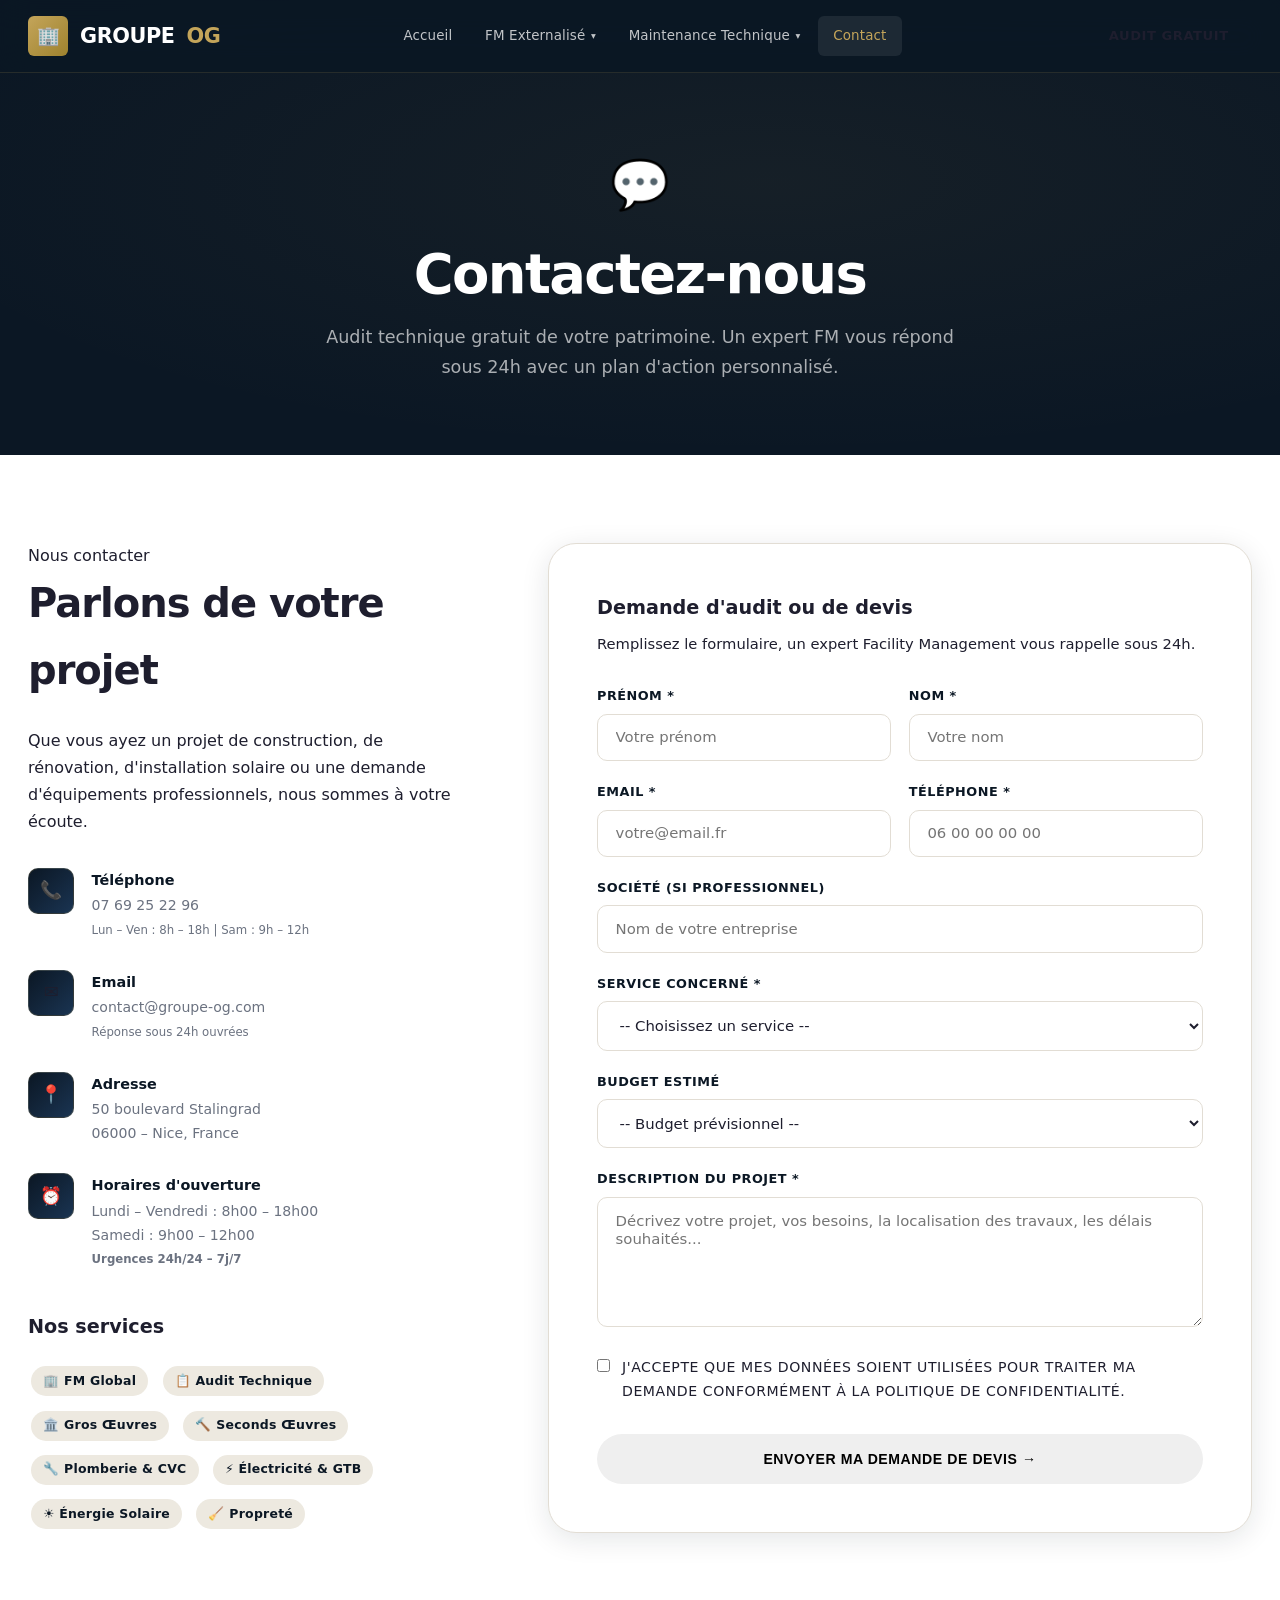
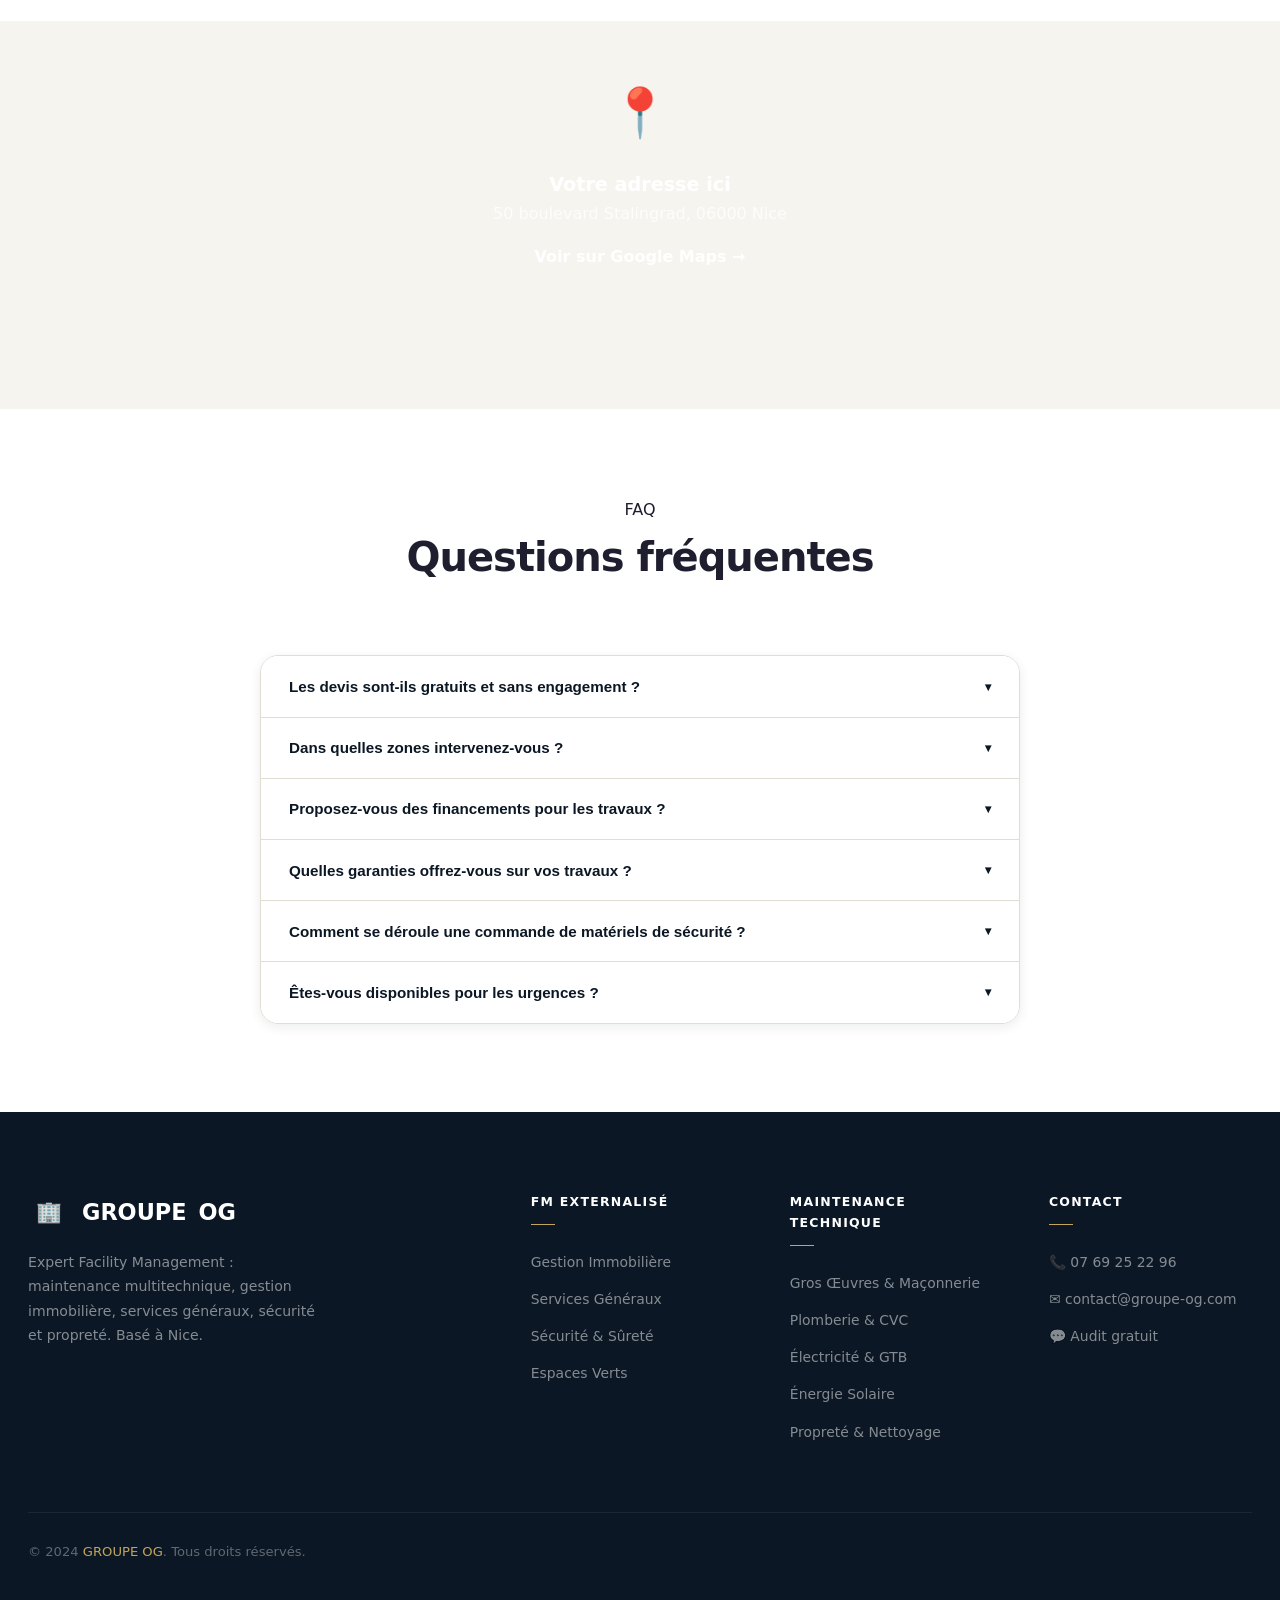
==== contact.html @ 207b04fb "Initial commit — site web Groupe OG Co-Authored-By: Claude Sonnet 4.6 <noreply@anthropic.com>" ====
<!DOCTYPE html>
<html lang="fr">
<head>
  <meta charset="UTF-8">
  <meta name="viewport" content="width=device-width, initial-scale=1.0">
  <title>Contact – Devis Gratuit – GROUPE OG</title>
  <meta name="description" content="Contactez GROUPE OG pour un audit gratuit. Facility management, maintenance multitechnique, CVC, électricité, énergie solaire, propreté.">
  <link rel="stylesheet" href="style.css">
</head>
<body>
<script src="nav.js"></script>

<section class="page-hero">
  <div class="page-hero-content">
    <div class="page-hero-icon">💬</div>
    <h1>Contactez-nous</h1>
    <p>Audit technique gratuit de votre patrimoine. Un expert FM vous répond sous 24h avec un plan d'action personnalisé.</p>
  </div>
</section>

<!-- CONTACT SECTION -->
<section class="section">
  <div class="container">
    <div class="contact-grid">

      <!-- INFOS -->
      <div>
        <div class="section-tag">Nous contacter</div>
        <h2 style="margin-bottom:1.5rem;">Parlons de votre projet</h2>
        <p style="color:var(--gray);margin-bottom:2rem;">Que vous ayez un projet de construction, de rénovation, d'installation solaire ou une demande d'équipements professionnels, nous sommes à votre écoute.</p>

        <div class="contact-item">
          <div class="contact-icon">📞</div>
          <div class="contact-item-text">
            <h4>Téléphone</h4>
            <p>07 69 25 22 96<br><small style="color:var(--gray);">Lun – Ven : 8h – 18h | Sam : 9h – 12h</small></p>
          </div>
        </div>
        <div class="contact-item">
          <div class="contact-icon">✉️</div>
          <div class="contact-item-text">
            <h4>Email</h4>
            <p>contact@groupe-og.com<br><small style="color:var(--gray);">Réponse sous 24h ouvrées</small></p>
          </div>
        </div>
        <div class="contact-item">
          <div class="contact-icon">📍</div>
          <div class="contact-item-text">
            <h4>Adresse</h4>
            <p>50 boulevard Stalingrad<br>06000 – Nice, France</p>
          </div>
        </div>
        <div class="contact-item">
          <div class="contact-icon">⏰</div>
          <div class="contact-item-text">
            <h4>Horaires d'ouverture</h4>
            <p>Lundi – Vendredi : 8h00 – 18h00<br>Samedi : 9h00 – 12h00<br><small style="color:var(--accent);font-weight:600;">Urgences 24h/24 – 7j/7</small></p>
          </div>
        </div>

        <div style="margin-top:2.5rem;">
          <h3 style="margin-bottom:1.25rem;color:var(--primary);">Nos services</h3>
          <div style="display:flex;flex-wrap:wrap;gap:.5rem;">
            <span class="tag tag-accent">🏢 FM Global</span>
            <span class="tag tag-accent">📋 Audit Technique</span>
            <span class="tag">🏛️ Gros Œuvres</span>
            <span class="tag">🔨 Seconds Œuvres</span>
            <span class="tag">🔧 Plomberie & CVC</span>
            <span class="tag">⚡ Électricité & GTB</span>
            <span class="tag">☀️ Énergie Solaire</span>
            <span class="tag">🧹 Propreté</span>
          </div>
        </div>
      </div>

      <!-- FORM -->
      <div class="form-card">
        <h3 style="color:var(--primary);margin-bottom:.5rem;">Demande d'audit ou de devis</h3>
        <p style="color:var(--gray);font-size:.92rem;margin-bottom:1.75rem;">Remplissez le formulaire, un expert Facility Management vous rappelle sous 24h.</p>
        <form id="contact-form" novalidate>
          <div class="form-row">
            <div class="form-group">
              <label for="prenom">Prénom *</label>
              <input type="text" id="prenom" name="prenom" placeholder="Votre prénom" required>
            </div>
            <div class="form-group">
              <label for="nom">Nom *</label>
              <input type="text" id="nom" name="nom" placeholder="Votre nom" required>
            </div>
          </div>
          <div class="form-row">
            <div class="form-group">
              <label for="email">Email *</label>
              <input type="email" id="email" name="email" placeholder="votre@email.fr" required>
            </div>
            <div class="form-group">
              <label for="telephone">Téléphone *</label>
              <input type="tel" id="telephone" name="telephone" placeholder="06 00 00 00 00" required>
            </div>
          </div>
          <div class="form-group">
            <label for="societe">Société (si professionnel)</label>
            <input type="text" id="societe" name="societe" placeholder="Nom de votre entreprise">
          </div>
          <div class="form-group">
            <label for="service">Service concerné *</label>
            <select id="service" name="service" required>
              <option value="">-- Choisissez un service --</option>
              <optgroup label="🏢 FM Externalisé">
                <option value="fm-global">Facility Management Global (multi-sites)</option>
                <option value="fm-audit">Audit Technique de Patrimoine</option>
                <option value="immobilier">Gestion Immobilière & Asset Management</option>
                <option value="services-generaux">Services Généraux (accueil, courrier, helpdesk...)</option>
                <option value="securite-surete">Sécurité & Sûreté (gardiennage, contrôle accès...)</option>
                <option value="espaces-verts">Espaces Verts & Développement Durable</option>
              </optgroup>
              <optgroup label="🔧 Maintenance Technique">
                <option value="fm-maintenance">Contrat Maintenance Multitechnique</option>
                <option value="gros-oeuvres">Gros Œuvres & Maçonnerie</option>
                <option value="seconds-oeuvres">Seconds Œuvres & Finitions</option>
                <option value="plomberie-cvc">Plomberie & CVC</option>
                <option value="electricite-gtb">Électricité & GTB</option>
                <option value="photovoltaique">Énergie Solaire Photovoltaïque</option>
                <option value="nettoyage">Propreté & Nettoyage</option>
              </optgroup>
              <option value="autre">Autre / Plusieurs services</option>
            </select>
          </div>
          <div class="form-group">
            <label for="budget">Budget estimé</label>
            <select id="budget" name="budget">
              <option value="">-- Budget prévisionnel --</option>
              <option value="moins-5k">Moins de 5 000 €</option>
              <option value="5k-15k">5 000 € – 15 000 €</option>
              <option value="15k-50k">15 000 € – 50 000 €</option>
              <option value="50k-100k">50 000 € – 100 000 €</option>
              <option value="plus-100k">Plus de 100 000 €</option>
              <option value="non-defini">Non défini</option>
            </select>
          </div>
          <div class="form-group">
            <label for="message">Description du projet *</label>
            <textarea id="message" name="message" placeholder="Décrivez votre projet, vos besoins, la localisation des travaux, les délais souhaités..." required></textarea>
          </div>
          <div class="form-group" style="display:flex;align-items:flex-start;gap:.75rem;margin-bottom:1.5rem;">
            <input type="checkbox" id="rgpd" name="rgpd" required style="margin-top:3px;width:auto;accent-color:var(--accent);">
            <label for="rgpd" style="font-size:.88rem;color:var(--gray);font-weight:400;cursor:pointer;">
              J'accepte que mes données soient utilisées pour traiter ma demande conformément à la <a href="#" style="color:var(--accent);">politique de confidentialité</a>.
            </label>
          </div>
          <button type="submit" class="btn btn-primary" style="width:100%;justify-content:center;padding:1rem;">
            Envoyer ma demande de devis →
          </button>
        </form>
      </div>

    </div>
  </div>
</section>

<!-- MAP PLACEHOLDER -->
<section class="section section-light" style="padding-top:0;">
  <div class="container">
    <div style="background:linear-gradient(135deg,var(--primary),var(--primary-light));border-radius:16px;height:300px;display:flex;align-items:center;justify-content:center;color:white;text-align:center;">
      <div>
        <div style="font-size:3rem;margin-bottom:1rem;">📍</div>
        <h3>Votre adresse ici</h3>
        <p style="color:rgba(255,255,255,.8);">50 boulevard Stalingrad, 06000 Nice</p>
        <a href="#" style="color:var(--accent);font-weight:600;margin-top:.5rem;display:block;">Voir sur Google Maps →</a>
      </div>
    </div>
  </div>
</section>

<!-- FAQ -->
<section class="section">
  <div class="container">
    <div class="section-header">
      <div class="section-tag">FAQ</div>
      <h2>Questions fréquentes</h2>
    </div>
    <div style="max-width:760px;margin:0 auto;">
      <div class="accordion">
        <div class="accordion-item">
          <button class="accordion-header">Les devis sont-ils gratuits et sans engagement ? <span class="accordion-icon">▾</span></button>
          <div class="accordion-body">Oui, tous nos devis sont entièrement gratuits et sans engagement. Nous effectuons une visite sur site pour évaluer vos besoins et vous remettons une proposition détaillée sous 48 à 72h.</div>
        </div>
        <div class="accordion-item">
          <button class="accordion-header">Dans quelles zones intervenez-vous ? <span class="accordion-icon">▾</span></button>
          <div class="accordion-body">GROUPE OG intervient sur l'ensemble du territoire national. Pour les urgences, nous couvrons principalement la région Île-de-France et les grandes agglomérations. Contactez-nous pour vérifier la disponibilité dans votre secteur.</div>
        </div>
        <div class="accordion-item">
          <button class="accordion-header">Proposez-vous des financements pour les travaux ? <span class="accordion-icon">▾</span></button>
          <div class="accordion-body">Oui, nous travaillons avec des partenaires financiers pour vous proposer des solutions de financement adaptées à votre budget. Nous vous accompagnons également dans les démarches pour obtenir les aides de l'État (MaPrimeRénov', CEE, etc.).</div>
        </div>
        <div class="accordion-item">
          <button class="accordion-header">Quelles garanties offrez-vous sur vos travaux ? <span class="accordion-icon">▾</span></button>
          <div class="accordion-body">Tous nos travaux bénéficient de la garantie légale : garantie de parfait achèvement (1 an), garantie biennale (2 ans) et garantie décennale (10 ans) pour les travaux de gros œuvres et de structure. Nous sommes assurés en responsabilité civile professionnelle et décennale.</div>
        </div>
        <div class="accordion-item">
          <button class="accordion-header">Comment se déroule une commande de matériels de sécurité ? <span class="accordion-icon">▾</span></button>
          <div class="accordion-body">Pour les commandes B2B, contactez notre service commercial par téléphone ou email. Nous vous adressons un catalogue et un devis sous 24h. Les commandes sont expédiées sous 24 à 72h selon disponibilité, avec livraison sur site ou en entrepôt.</div>
        </div>
        <div class="accordion-item">
          <button class="accordion-header">Êtes-vous disponibles pour les urgences ? <span class="accordion-icon">▾</span></button>
          <div class="accordion-body">Oui, notre service dépannage plomberie et chauffage est disponible 24h/24 et 7j/7, y compris les jours fériés. Appelez directement notre numéro d'urgence pour une intervention rapide.</div>
        </div>
      </div>
    </div>
  </div>
</section>

<footer>
  <div class="footer-grid">
    <div class="footer-brand">
      <div style="display:flex;align-items:center;gap:.75rem;color:white;font-weight:800;font-size:1.4rem;margin-bottom:.5rem;">
        <div style="width:42px;height:42px;background:var(--accent);border-radius:10px;display:flex;align-items:center;justify-content:center;font-size:1.3rem;">🏢</div>
        GROUPE<span style="color:var(--accent)">OG</span>
      </div>
      <p>Expert Facility Management : maintenance multitechnique, gestion immobilière, services généraux, sécurité et propreté. Basé à Nice.</p>
    </div>
    <div class="footer-col">
      <h4>FM Externalisé</h4>
      <ul>
        <li><a href="immobilier.html">Gestion Immobilière</a></li>
        <li><a href="services-generaux.html">Services Généraux</a></li>
        <li><a href="securite-surete.html">Sécurité &amp; Sûreté</a></li>
        <li><a href="espaces-verts.html">Espaces Verts</a></li>
      </ul>
    </div>
    <div class="footer-col">
      <h4>Maintenance Technique</h4>
      <ul>
        <li><a href="gros-oeuvres.html">Gros Œuvres &amp; Maçonnerie</a></li>
        <li><a href="plomberie-chauffage.html">Plomberie &amp; CVC</a></li>
        <li><a href="electricite.html">Électricité &amp; GTB</a></li>
        <li><a href="photovoltaique.html">Énergie Solaire</a></li>
        <li><a href="nettoyage.html">Propreté &amp; Nettoyage</a></li>
      </ul>
    </div>
    <div class="footer-col">
      <h4>Contact</h4>
      <ul>
        <li><a href="tel:+33769252296">📞 07 69 25 22 96</a></li>
        <li><a href="mailto:contact@groupe-og.com">✉️ contact@groupe-og.com</a></li>
        <li><a href="contact.html">💬 Audit gratuit</a></li>
      </ul>
    </div>
  </div>
  <div class="footer-bottom"><p>© 2024 <span>GROUPE OG</span>. Tous droits réservés.</p></div>
</footer>
<button id="scroll-top">↑</button>
<script src="script.js"></script>
</body>
</html>
---- style.css ----
/* ============================================================
   GROUPE OG – Premium Corporate FM  |  style.css
   ============================================================ */

/* ---- RESET ---- */
*, *::before, *::after { box-sizing: border-box; margin: 0; padding: 0; }

/* ---- TOKENS ---- */
:root {
  --navy:        #0b1724;
  --navy-mid:    #112238;
  --navy-light:  #1a3452;
  --gold:        #c4a55a;
  --gold-light:  #e0c278;
  --gold-dark:   #9e822e;
  --white:       #ffffff;
  --off-white:   #f6f4ef;
  --stone:       #ede9e0;
  --text:        #1e1e2e;
  --muted:       #6b7280;
  --border:      #e2ddd4;
  --radius-sm:   6px;
  --radius:      10px;
  --radius-lg:   18px;
  --radius-xl:   28px;
  --shadow-xs:   0 1px 4px rgba(11,23,36,.06);
  --shadow-sm:   0 3px 12px rgba(11,23,36,.08);
  --shadow:      0 6px 28px rgba(11,23,36,.11);
  --shadow-lg:   0 16px 56px rgba(11,23,36,.16);
  --shadow-gold: 0 8px 32px rgba(196,165,90,.28);
  --transition:  .28s cubic-bezier(.4,0,.2,1);
}

/* ---- BASE ---- */
html { scroll-behavior: smooth; font-size: 16px; }
body {
  font-family: 'Segoe UI', system-ui, -apple-system, 'Helvetica Neue', sans-serif;
  color: var(--text); background: var(--white); line-height: 1.68;
  -webkit-font-smoothing: antialiased;
}
a { text-decoration: none; color: inherit; }
ul { list-style: none; }
img { max-width: 100%; display: block; }

/* ---- TYPOGRAPHY ---- */
h1 { font-size: clamp(2.1rem,5vw,3.4rem); font-weight: 800; line-height: 1.12; letter-spacing: -.03em; }
h2 { font-size: clamp(1.65rem,3.2vw,2.5rem); font-weight: 700; letter-spacing: -.025em; }
h3 { font-size: 1.2rem; font-weight: 600; }
h4 { font-size: 1rem; font-weight: 600; }
p  { margin-bottom: 1rem; }
.eyebrow {
  display: inline-flex; align-items: center; gap: .5rem;
  font-size: .73rem; font-weight: 700; letter-spacing: .14em; text-transform: uppercase;
  color: var(--gold); margin-bottom: .85rem;
}
.eyebrow::before, .eyebrow::after {
  content: ''; display: block; width: 22px; height: 1px; background: var(--gold); opacity: .6;
}

/* ---- BUTTONS ---- */
.btn {
  display: inline-flex; align-items: center; gap: .5rem;
  padding: .85rem 2rem; border-radius: 50px;
  font-size: .88rem; font-weight: 700; letter-spacing: .04em; text-transform: uppercase;
  cursor: pointer; border: 1.5px solid transparent; transition: all var(--transition);
}
.btn-gold {
  background: var(--gold); color: var(--navy); border-color: var(--gold);
}
.btn-gold:hover {
  background: var(--gold-light); border-color: var(--gold-light);
  transform: translateY(-2px); box-shadow: var(--shadow-gold);
}
.btn-outline-white {
  background: transparent; color: var(--white); border-color: rgba(255,255,255,.45);
}
.btn-outline-white:hover {
  background: rgba(255,255,255,.1); border-color: var(--white);
  transform: translateY(-2px);
}
.btn-navy {
  background: var(--navy); color: var(--white); border-color: var(--navy);
}
.btn-navy:hover {
  background: var(--navy-mid); transform: translateY(-2px); box-shadow: var(--shadow);
}
.btn-outline-gold {
  background: transparent; color: var(--gold); border-color: var(--gold);
}
.btn-outline-gold:hover {
  background: var(--gold); color: var(--navy); transform: translateY(-2px);
}

/* ---- NAV ---- */
#navbar {
  position: fixed; top: 0; left: 0; width: 100%; z-index: 1000;
  background: rgba(11,23,36,.96); backdrop-filter: blur(16px) saturate(1.8);
  border-bottom: 1px solid rgba(196,165,90,.15);
  transition: background var(--transition);
}
.nav-container {
  max-width: 1320px; margin: 0 auto;
  display: flex; align-items: center; justify-content: space-between;
  padding: 0 1.75rem; height: 72px;
}
.nav-logo {
  display: flex; align-items: center; gap: .75rem;
  color: var(--white); font-weight: 900; font-size: 1.3rem; letter-spacing: -.02em;
}
.nav-logo span { color: var(--gold); }
.nav-logo .logo-icon {
  width: 40px; height: 40px; background: linear-gradient(135deg,var(--gold),var(--gold-dark));
  border-radius: var(--radius-sm); display: flex; align-items: center; justify-content: center;
  font-size: 1.15rem; flex-shrink: 0;
}
.nav-menu { display: flex; align-items: center; gap: .15rem; }
.nav-item { position: relative; }
.nav-link {
  display: flex; align-items: center; gap: .35rem;
  padding: .55rem .95rem; border-radius: var(--radius-sm);
  color: rgba(255,255,255,.75); font-size: .84rem; font-weight: 500; letter-spacing: .01em;
  transition: all var(--transition);
}
.nav-link:hover, .nav-link.active { color: var(--white); background: rgba(255,255,255,.08); }
.nav-link.active { color: var(--gold); }
.nav-link .arrow { font-size: .6rem; transition: transform var(--transition); }
.nav-item:hover .arrow { transform: rotate(180deg); }

/* Dropdown */
.dropdown {
  position: absolute; top: calc(100% + 10px); left: 50%; transform: translateX(-50%);
  background: var(--navy); border: 1px solid rgba(196,165,90,.2);
  border-radius: var(--radius); box-shadow: var(--shadow-lg);
  min-width: 270px; padding: .5rem 0;
  opacity: 0; visibility: hidden; pointer-events: none;
  transition: all var(--transition);
}
.nav-item:hover .dropdown { opacity: 1; visibility: visible; pointer-events: all; }
.dropdown a {
  display: flex; align-items: center; gap: .85rem;
  padding: .78rem 1.4rem; font-size: .87rem; color: rgba(255,255,255,.75);
  transition: all var(--transition); border-left: 2px solid transparent;
}
.dropdown a:hover {
  color: var(--gold); background: rgba(196,165,90,.07); border-left-color: var(--gold);
}
.dropdown a .dd-icon { font-size: 1rem; width: 22px; text-align: center; }

.nav-cta { margin-left: 1rem; padding: .55rem 1.4rem; font-size: .82rem; }
.hamburger {
  display: none; flex-direction: column; gap: 5px; cursor: pointer; padding: .5rem;
}
.hamburger span {
  width: 22px; height: 1.5px; background: var(--white); border-radius: 2px;
  transition: all var(--transition);
}
.hamburger.open span:nth-child(1) { transform: rotate(45deg) translate(5px,5px); }
.hamburger.open span:nth-child(2) { opacity: 0; }
.hamburger.open span:nth-child(3) { transform: rotate(-45deg) translate(5px,-5px); }

/* ---- HERO ---- */
.hero {
  min-height: 100vh; display: flex; align-items: center;
  background: var(--navy);
  position: relative; overflow: hidden; padding-top: 72px;
}
.hero-bg-pattern {
  position: absolute; inset: 0; pointer-events: none;
  background:
    radial-gradient(ellipse 80% 60% at 70% 40%, rgba(196,165,90,.07) 0%, transparent 65%),
    radial-gradient(ellipse 50% 50% at 10% 80%, rgba(26,52,82,.6) 0%, transparent 60%);
}
.hero-bg-lines {
  position: absolute; inset: 0; pointer-events: none;
  background-image: linear-gradient(rgba(196,165,90,.04) 1px, transparent 1px),
                    linear-gradient(90deg, rgba(196,165,90,.04) 1px, transparent 1px);
  background-size: 60px 60px;
}
.hero-container {
  max-width: 1320px; margin: 0 auto; padding: 5rem 1.75rem;
  display: grid; grid-template-columns: 1fr 1fr; gap: 5rem; align-items: center;
  position: relative; z-index: 1;
}
.hero-tag {
  display: inline-flex; align-items: center; gap: .6rem;
  background: rgba(196,165,90,.12); border: 1px solid rgba(196,165,90,.3);
  color: var(--gold-light); padding: .4rem 1.1rem; border-radius: 50px;
  font-size: .78rem; font-weight: 700; letter-spacing: .08em; text-transform: uppercase;
  margin-bottom: 1.5rem;
}
.hero-title { color: var(--white); margin-bottom: 1.4rem; }
.hero-title em { font-style: normal; color: var(--gold); }
.hero-desc { color: rgba(255,255,255,.65); font-size: 1.08rem; margin-bottom: 2.25rem; max-width: 520px; line-height: 1.75; }
.hero-btns { display: flex; flex-wrap: wrap; gap: 1rem; margin-bottom: 3rem; }
.hero-divider { width: 48px; height: 1px; background: rgba(196,165,90,.4); margin-bottom: 2rem; }
.hero-stats { display: flex; gap: 2.5rem; flex-wrap: wrap; }
.stat-num { font-size: 2.1rem; font-weight: 800; color: var(--gold); display: block; line-height: 1; letter-spacing: -.03em; }
.stat-label { font-size: .78rem; color: rgba(255,255,255,.5); letter-spacing: .05em; text-transform: uppercase; margin-top: .3rem; display: block; }

/* Hero Visual */
.hero-visual { display: grid; grid-template-columns: 1fr 1fr; gap: .85rem; }
.hero-card {
  background: rgba(255,255,255,.04); border: 1px solid rgba(196,165,90,.12);
  border-radius: var(--radius-lg); padding: 1.5rem; color: var(--white);
  transition: all var(--transition); backdrop-filter: blur(4px);
}
.hero-card:hover { background: rgba(196,165,90,.08); border-color: rgba(196,165,90,.3); transform: translateY(-3px); }
.hero-card:first-child { grid-column: span 2; display: flex; align-items: center; gap: 1rem; }
.hero-card .card-icon { font-size: 1.8rem; flex-shrink: 0; }
.hero-card h4 { font-size: .9rem; color: var(--gold-light); margin-bottom: .25rem; }
.hero-card p { font-size: .82rem; color: rgba(255,255,255,.55); margin: 0; }
.hero-card-body h4 { font-size: .88rem; color: var(--gold-light); margin-bottom: .2rem; }
.hero-card-body p { font-size: .8rem; color: rgba(255,255,255,.5); margin: 0; }

/* ---- PAGE HERO ---- */
.page-hero {
  min-height: 400px; display: flex; align-items: center;
  background: var(--navy); position: relative; overflow: hidden; padding-top: 72px;
}
.page-hero::after {
  content: ''; position: absolute; inset: 0;
  background: radial-gradient(ellipse 70% 60% at 60% 40%, rgba(196,165,90,.06), transparent);
  pointer-events: none;
}
.page-hero-grid {
  position: absolute; inset: 0; pointer-events: none;
  background-image: linear-gradient(rgba(196,165,90,.03) 1px, transparent 1px),
                    linear-gradient(90deg, rgba(196,165,90,.03) 1px, transparent 1px);
  background-size: 60px 60px;
}
.page-hero-content {
  max-width: 1320px; margin: 0 auto; padding: 4.5rem 1.75rem;
  position: relative; z-index: 1; text-align: center; color: var(--white);
}
.page-hero-icon { font-size: 3rem; margin-bottom: 1.25rem; }
.page-hero h1 { margin-bottom: 1rem; }
.page-hero p { font-size: 1.1rem; color: rgba(255,255,255,.65); max-width: 640px; margin: 0 auto; line-height: 1.75; }
.breadcrumb {
  display: flex; justify-content: center; align-items: center; gap: .5rem;
  margin-bottom: 1.5rem; font-size: .8rem; color: rgba(255,255,255,.45); letter-spacing: .04em;
}
.breadcrumb a { color: var(--gold); }
.breadcrumb span { color: rgba(255,255,255,.2); }

/* ---- LAYOUT ---- */
.section { padding: 5.5rem 1.75rem; }
.section-light { background: var(--off-white); }
.section-stone { background: var(--stone); }
.section-dark { background: var(--navy); color: var(--white); }
.section-navy-mid { background: var(--navy-mid); color: var(--white); }
.container { max-width: 1320px; margin: 0 auto; }
.section-header { text-align: center; margin-bottom: 4rem; }
.section-header h2 { margin-bottom: 1rem; }
.section-header p { color: var(--muted); max-width: 580px; margin: 0 auto; font-size: 1.02rem; }
.section-dark .section-header p,
.section-navy-mid .section-header p { color: rgba(255,255,255,.6); }
.section-dark h2,
.section-navy-mid h2 { color: var(--white); }

/* ---- GRID ---- */
.cards-grid { display: grid; gap: 1.5rem; }
.cards-grid-2 { grid-template-columns: repeat(auto-fit, minmax(320px, 1fr)); }
.cards-grid-3 { grid-template-columns: repeat(auto-fit, minmax(290px, 1fr)); }
.cards-grid-4 { grid-template-columns: repeat(auto-fit, minmax(230px, 1fr)); }

/* ---- SERVICE CARD ---- */
.service-card {
  background: var(--white); border-radius: var(--radius-lg); overflow: hidden;
  box-shadow: var(--shadow-xs); border: 1px solid var(--border);
  transition: all var(--transition);
}
.service-card:hover {
  transform: translateY(-6px); box-shadow: var(--shadow-lg);
  border-color: var(--gold);
}
.service-card-img {
  height: 190px; background: var(--navy);
  display: flex; align-items: center; justify-content: center;
  font-size: 3.5rem; position: relative; overflow: hidden;
}
.service-card-img::after {
  content: ''; position: absolute; inset: 0;
  background: linear-gradient(to bottom, transparent 40%, rgba(0,0,0,.25));
}
.service-card-body { padding: 1.6rem; }
.service-card-body h3 { margin-bottom: .65rem; color: var(--navy); font-size: 1.05rem; }
.service-card-body p { color: var(--muted); font-size: .9rem; margin-bottom: 1.25rem; line-height: 1.65; }
.service-card-link {
  color: var(--gold-dark); font-weight: 700; font-size: .84rem;
  display: inline-flex; align-items: center; gap: .4rem;
  letter-spacing: .03em; text-transform: uppercase; transition: gap var(--transition);
}
.service-card:hover .service-card-link { gap: .8rem; }

/* ---- FEATURE CARD ---- */
.feature-card {
  background: var(--white); border-radius: var(--radius-lg); padding: 2.25rem;
  box-shadow: var(--shadow-xs); border: 1px solid var(--border);
  transition: all var(--transition);
}
.feature-card:hover { transform: translateY(-4px); box-shadow: var(--shadow); }
.feature-icon {
  width: 56px; height: 56px; border-radius: var(--radius);
  background: linear-gradient(135deg,var(--gold),var(--gold-dark));
  display: flex; align-items: center; justify-content: center;
  font-size: 1.5rem; margin-bottom: 1.35rem; box-shadow: var(--shadow-gold);
}
.feature-card h3 { margin-bottom: .6rem; color: var(--navy); }
.feature-card p { color: var(--muted); font-size: .9rem; margin: 0; line-height: 1.65; }

/* Dark feature card */
.feature-card-dark {
  background: rgba(255,255,255,.04); border: 1px solid rgba(196,165,90,.15);
  border-radius: var(--radius-lg); padding: 2.25rem; transition: all var(--transition);
}
.feature-card-dark:hover { background: rgba(196,165,90,.06); border-color: rgba(196,165,90,.3); transform: translateY(-3px); }
.feature-card-dark h3 { color: var(--white); margin-bottom: .6rem; }
.feature-card-dark p { color: rgba(255,255,255,.58); font-size: .9rem; margin: 0; line-height: 1.65; }
.feature-card-dark .feature-icon { background: linear-gradient(135deg,rgba(196,165,90,.25),rgba(196,165,90,.1)); box-shadow: none; }

/* ---- INFO CARD (dark bg) ---- */
.info-card {
  background: rgba(255,255,255,.04); border-radius: var(--radius-lg); padding: 2rem;
  border: 1px solid rgba(196,165,90,.15); transition: all var(--transition);
}
.info-card:hover { background: rgba(196,165,90,.06); border-color: rgba(196,165,90,.3); }
.info-card .info-icon { font-size: 2.2rem; margin-bottom: 1rem; }
.info-card h3 { color: var(--white); margin-bottom: .5rem; font-size: 1.05rem; }
.info-card p { color: rgba(255,255,255,.6); font-size: .88rem; margin: 0; line-height: 1.65; }

/* ---- STAT CARD ---- */
.stat-card {
  text-align: center; padding: 2.5rem 1.5rem;
  border-right: 1px solid rgba(196,165,90,.15);
}
.stat-card:last-child { border-right: none; }
.stat-card .stat-num { font-size: 2.6rem; font-weight: 900; color: var(--gold); letter-spacing: -.04em; display: block; margin-bottom: .35rem; }
.stat-card .stat-label { font-size: .78rem; color: rgba(255,255,255,.5); letter-spacing: .07em; text-transform: uppercase; }
.stat-card .stat-sub { font-size: .82rem; color: rgba(255,255,255,.38); margin-top: .25rem; }

/* ---- TWO COL ---- */
.two-col { display: grid; grid-template-columns: 1fr 1fr; gap: 5rem; align-items: center; }
.two-col.reverse { direction: rtl; }
.two-col.reverse > * { direction: ltr; }
.content-visual {
  border-radius: var(--radius-xl); overflow: hidden;
  background: linear-gradient(135deg,var(--navy),var(--navy-mid));
  min-height: 400px; display: flex; align-items: center; justify-content: center;
  font-size: 7rem; box-shadow: var(--shadow-lg);
  border: 1px solid rgba(196,165,90,.15);
}
.check-list { margin-top: 1.75rem; display: flex; flex-direction: column; gap: .85rem; }
.check-item { display: flex; align-items: flex-start; gap: .85rem; }
.check-item::before {
  content: ''; min-width: 20px; height: 20px; border-radius: 50%;
  background: linear-gradient(135deg,var(--gold),var(--gold-dark));
  background-image: url("data:image/svg+xml,%3Csvg xmlns='http://www.w3.org/2000/svg' viewBox='0 0 20 20' fill='%230b1724'%3E%3Cpath fill-rule='evenodd' d='M16.707 5.293a1 1 0 010 1.414l-8 8a1 1 0 01-1.414 0l-4-4a1 1 0 011.414-1.414L8 12.586l7.293-7.293a1 1 0 011.414 0z' clip-rule='evenodd'/%3E%3C/svg%3E");
  background-size: cover; flex-shrink: 0; margin-top: 2px;
}
.check-item span { color: var(--text); font-size: .93rem; line-height: 1.6; }
.check-item-white span { color: rgba(255,255,255,.8); }

/* ---- PROCESS ---- */
.process-list { display: flex; flex-direction: column; gap: 1.75rem; }
.process-step { display: flex; gap: 1.5rem; align-items: flex-start; }
.step-num {
  min-width: 46px; height: 46px; border-radius: 50%;
  background: linear-gradient(135deg,var(--gold),var(--gold-dark));
  color: var(--navy); display: flex; align-items: center; justify-content: center;
  font-size: 1rem; font-weight: 900; flex-shrink: 0;
}
.step-content h4 { color: var(--navy); margin-bottom: .3rem; }
.step-content p { color: var(--muted); font-size: .9rem; margin: 0; line-height: 1.65; }
.step-content-light h4 { color: var(--white); }
.step-content-light p { color: rgba(255,255,255,.58); }

/* ---- PILLAR CARD (premium differentiator) ---- */
.pillar {
  display: flex; gap: 1.35rem; align-items: flex-start;
  padding: 2rem; background: var(--white); border-radius: var(--radius-lg);
  border: 1px solid var(--border); box-shadow: var(--shadow-xs);
  transition: all var(--transition);
}
.pillar:hover { box-shadow: var(--shadow); border-color: var(--gold); transform: translateY(-3px); }
.pillar-icon {
  min-width: 52px; height: 52px; border-radius: var(--radius);
  background: var(--navy); display: flex; align-items: center; justify-content: center;
  font-size: 1.4rem; flex-shrink: 0;
}
.pillar h3 { color: var(--navy); margin-bottom: .4rem; font-size: 1rem; }
.pillar p { color: var(--muted); font-size: .87rem; margin: 0; line-height: 1.65; }

/* ---- CTA BANNER ---- */
.cta-banner {
  background: linear-gradient(135deg,var(--navy-mid) 0%,var(--navy) 100%);
  border: 1px solid rgba(196,165,90,.25); border-radius: var(--radius-xl);
  padding: 4rem 3.5rem; text-align: center;
  box-shadow: var(--shadow-lg); position: relative; overflow: hidden;
}
.cta-banner::before {
  content: ''; position: absolute; top: -40px; right: -40px;
  width: 280px; height: 280px; border-radius: 50%;
  background: radial-gradient(circle, rgba(196,165,90,.1), transparent 70%);
  pointer-events: none;
}
.cta-banner h2 { color: var(--white); margin-bottom: 1rem; }
.cta-banner p { color: rgba(255,255,255,.65); max-width: 540px; margin: 0 auto 2.25rem; font-size: 1.02rem; line-height: 1.75; }

/* ---- GOLD DIVIDER ---- */
.gold-divider {
  width: 60px; height: 2px;
  background: linear-gradient(90deg,var(--gold),transparent);
  margin: 1.25rem 0;
}
.gold-divider-center { margin-left: auto; margin-right: auto; background: linear-gradient(90deg,transparent,var(--gold),transparent); }

/* ---- TESTIMONIAL ---- */
.testimonial-card {
  background: var(--white); border-radius: var(--radius-lg); padding: 2.25rem;
  box-shadow: var(--shadow-xs); border: 1px solid var(--border);
  transition: all var(--transition);
}
.testimonial-card:hover { box-shadow: var(--shadow); border-color: rgba(196,165,90,.3); }
.testimonial-stars { color: var(--gold); font-size: 1rem; margin-bottom: 1rem; letter-spacing: .1em; }
.testimonial-quote { font-size: .98rem; color: var(--text); line-height: 1.75; margin-bottom: 1.5rem; font-style: italic; }
.testimonial-quote::before { content: '\201C'; color: var(--gold); font-size: 1.6rem; line-height: 0; vertical-align: -0.3em; margin-right: .15rem; }
.testimonial-author { display: flex; align-items: center; gap: .9rem; }
.author-avatar {
  width: 46px; height: 46px; border-radius: 50%;
  background: linear-gradient(135deg,var(--navy),var(--navy-light));
  display: flex; align-items: center; justify-content: center;
  color: var(--gold); font-weight: 700; font-size: .95rem; border: 2px solid rgba(196,165,90,.3);
}
.author-info h4 { font-size: .9rem; color: var(--navy); }
.author-info span { font-size: .8rem; color: var(--muted); }

/* ---- LABEL / CERTIFICATION ---- */
.cert-strip {
  display: flex; flex-wrap: wrap; gap: 1.25rem; align-items: center; justify-content: center;
  padding: 1.75rem 2rem;
  background: rgba(196,165,90,.06); border: 1px solid rgba(196,165,90,.18);
  border-radius: var(--radius-lg);
}
.cert-badge {
  display: flex; align-items: center; gap: .6rem;
  padding: .55rem 1.1rem; background: var(--white); border-radius: 50px;
  border: 1px solid var(--border); font-size: .82rem; font-weight: 700;
  color: var(--navy); box-shadow: var(--shadow-xs); white-space: nowrap;
}
.cert-badge span:first-child { font-size: 1rem; }

/* ---- CONTACT FORM ---- */
.contact-grid { display: grid; grid-template-columns: 1fr 1.6fr; gap: 5rem; align-items: start; }
.contact-item { display: flex; gap: 1.1rem; align-items: flex-start; margin-bottom: 1.75rem; }
.contact-icon {
  min-width: 46px; height: 46px; border-radius: var(--radius);
  background: linear-gradient(135deg,var(--navy),var(--navy-light));
  border: 1px solid rgba(196,165,90,.2);
  display: flex; align-items: center; justify-content: center; font-size: 1.1rem;
}
.contact-item-text h4 { color: var(--navy); font-size: .9rem; margin-bottom: .15rem; }
.contact-item-text p { color: var(--muted); font-size: .88rem; margin: 0; }
.form-card {
  background: var(--white); border-radius: var(--radius-xl); padding: 3rem;
  box-shadow: var(--shadow); border: 1px solid var(--border);
}
.form-row { display: grid; grid-template-columns: 1fr 1fr; gap: 1.1rem; }
.form-group { margin-bottom: 1.25rem; }
.form-group label {
  display: block; font-size: .8rem; font-weight: 700;
  color: var(--navy); margin-bottom: .45rem; letter-spacing: .04em; text-transform: uppercase;
}
.form-group input,
.form-group select,
.form-group textarea {
  width: 100%; padding: .85rem 1.1rem;
  border: 1.5px solid var(--border); border-radius: var(--radius);
  font-size: .93rem; color: var(--text); transition: border-color var(--transition);
  font-family: inherit; background: var(--white);
}
.form-group input:focus,
.form-group select:focus,
.form-group textarea:focus {
  outline: none; border-color: var(--gold);
  box-shadow: 0 0 0 3px rgba(196,165,90,.12);
}
.form-group textarea { resize: vertical; min-height: 130px; }

/* ---- ACCORDION ---- */
.accordion { border-radius: var(--radius-lg); overflow: hidden; box-shadow: var(--shadow-sm); border: 1px solid var(--border); }
.accordion-item { border-bottom: 1px solid var(--border); }
.accordion-item:last-child { border-bottom: none; }
.accordion-header {
  width: 100%; background: var(--white); border: none;
  padding: 1.35rem 1.75rem; text-align: left; cursor: pointer;
  display: flex; justify-content: space-between; align-items: center;
  font-size: .95rem; font-weight: 600; color: var(--navy);
  transition: background var(--transition);
}
.accordion-header:hover { background: var(--off-white); }
.accordion-header.open { background: var(--navy); color: var(--gold); }
.accordion-icon { transition: transform var(--transition); font-size: .75rem; }
.accordion-header.open .accordion-icon { transform: rotate(180deg); }
.accordion-body { display: none; padding: 1.35rem 1.75rem; background: var(--off-white); color: var(--muted); font-size: .93rem; line-height: 1.75; }
.accordion-body.open { display: block; }

/* ---- FOOTER ---- */
footer { background: var(--navy); color: rgba(255,255,255,.65); padding: 5rem 1.75rem 2.5rem; }
.footer-top-line {
  max-width: 1320px; margin: 0 auto 4rem;
  border-bottom: 1px solid rgba(196,165,90,.15); padding-bottom: 3rem;
  display: flex; align-items: center; justify-content: space-between; flex-wrap: wrap; gap: 2rem;
}
.footer-grid {
  max-width: 1320px; margin: 0 auto 3.5rem;
  display: grid; grid-template-columns: 2.2fr 1fr 1fr 1fr; gap: 3.5rem;
}
.footer-brand p { margin: 1rem 0 1.75rem; font-size: .88rem; line-height: 1.75; color: rgba(255,255,255,.5); max-width: 300px; }
.footer-col h4 {
  color: var(--white); font-size: .78rem; letter-spacing: .1em; text-transform: uppercase;
  margin-bottom: 1.5rem; padding-bottom: .75rem; position: relative;
}
.footer-col h4::after { content: ''; position: absolute; bottom: 0; left: 0; width: 24px; height: 1px; background: var(--gold); }
.footer-col ul li { margin-bottom: .65rem; }
.footer-col ul li a { font-size: .87rem; color: rgba(255,255,255,.5); transition: color var(--transition); }
.footer-col ul li a:hover { color: var(--gold); }
.footer-bottom {
  max-width: 1320px; margin: 0 auto;
  border-top: 1px solid rgba(255,255,255,.07); padding-top: 1.75rem;
  display: flex; justify-content: space-between; align-items: center;
  flex-wrap: wrap; gap: 1rem; font-size: .82rem; color: rgba(255,255,255,.35);
}
.footer-bottom span { color: var(--gold); }
.social-links { display: flex; gap: .65rem; }
.social-link {
  width: 36px; height: 36px; border-radius: var(--radius-sm);
  background: rgba(255,255,255,.05); border: 1px solid rgba(255,255,255,.08);
  display: flex; align-items: center; justify-content: center; font-size: .9rem;
  transition: all var(--transition);
}
.social-link:hover { background: var(--gold); border-color: var(--gold); color: var(--navy); }

/* ---- NOTICE ---- */
.notice {
  background: rgba(196,165,90,.08); border: 1px solid rgba(196,165,90,.25);
  border-radius: var(--radius); padding: 1.35rem 1.6rem;
  display: flex; gap: 1rem; align-items: flex-start;
}
.notice-icon { font-size: 1.3rem; flex-shrink: 0; margin-top: 2px; }
.notice-text h4 { color: var(--gold-dark); margin-bottom: .2rem; font-size: .93rem; }
.notice-text p { color: var(--text); font-size: .9rem; margin: 0; }

/* ---- MISC ---- */
.tag {
  display: inline-block; background: var(--stone); color: var(--navy);
  padding: .28rem .75rem; border-radius: 50px; font-size: .78rem; font-weight: 600;
  margin: .2rem; letter-spacing: .02em;
}
.tag-gold { background: rgba(196,165,90,.12); color: var(--gold-dark); }

.back-link {
  display: inline-flex; align-items: center; gap: .5rem;
  color: var(--gold); font-weight: 600; font-size: .88rem;
  margin-bottom: 1.5rem; letter-spacing: .03em; text-transform: uppercase;
  transition: gap var(--transition);
}
.back-link:hover { gap: .9rem; }

#scroll-top {
  position: fixed; bottom: 2rem; right: 2rem;
  width: 46px; height: 46px; border-radius: 50%;
  background: var(--gold); color: var(--navy); border: none;
  font-size: 1.1rem; font-weight: 700; cursor: pointer;
  display: none; align-items: center; justify-content: center;
  box-shadow: var(--shadow-gold); transition: all var(--transition); z-index: 900;
}
#scroll-top.visible { display: flex; }
#scroll-top:hover { transform: translateY(-3px); background: var(--gold-light); }

.responsive-table { overflow-x: auto; border-radius: var(--radius); box-shadow: var(--shadow-sm); }
.responsive-table table { width: 100%; border-collapse: collapse; background: var(--white); }
.responsive-table th { background: var(--navy); color: var(--gold); padding: 1rem 1.25rem; text-align: left; font-size: .82rem; letter-spacing: .06em; text-transform: uppercase; }
.responsive-table td { padding: .9rem 1.25rem; border-bottom: 1px solid var(--border); font-size: .9rem; }
.responsive-table tr:last-child td { border-bottom: none; }
.responsive-table tr:hover td { background: var(--off-white); }

/* ---- RESPONSIVE ---- */
@media (max-width: 1080px) {
  .hero-container { grid-template-columns: 1fr; text-align: center; }
  .hero-desc { margin-left: auto; margin-right: auto; }
  .hero-btns { justify-content: center; }
  .hero-stats { justify-content: center; }
  .hero-divider { margin-left: auto; margin-right: auto; }
  .hero-visual { grid-template-columns: repeat(3,1fr); }
  .hero-card:first-child { grid-column: span 3; }
  .two-col { grid-template-columns: 1fr; gap: 3rem; }
  .two-col.reverse { direction: ltr; }
  .contact-grid { grid-template-columns: 1fr; }
  .footer-grid { grid-template-columns: 1fr 1fr; }
}
@media (max-width: 768px) {
  .nav-menu {
    display: none; position: fixed; top: 72px; left: 0; right: 0; bottom: 0;
    background: var(--navy); flex-direction: column; align-items: flex-start;
    padding: 1.5rem; gap: .2rem; overflow-y: auto;
  }
  .nav-menu.open { display: flex; }
  .dropdown {
    position: static; transform: none; opacity: 1; visibility: visible;
    pointer-events: all; box-shadow: none;
    background: rgba(255,255,255,.04); min-width: unset; padding: 0;
    border: none;
  }
  .dropdown a { padding: .6rem 1rem .6rem 2.5rem; }
  .nav-cta { display: none; }
  .hamburger { display: flex; }
  .hero-visual { grid-template-columns: 1fr 1fr; }
  .hero-card:first-child { grid-column: span 2; }
  .form-row { grid-template-columns: 1fr; }
  .footer-grid { grid-template-columns: 1fr; }
  .section { padding: 4rem 1.25rem; }
  .cta-banner { padding: 3rem 1.75rem; }
  .stat-card { border-right: none; border-bottom: 1px solid rgba(196,165,90,.15); }
  .stat-card:last-child { border-bottom: none; }
}
@media (max-width: 480px) {
  .hero-visual { grid-template-columns: 1fr; }
  .hero-card:first-child { grid-column: span 1; }
}
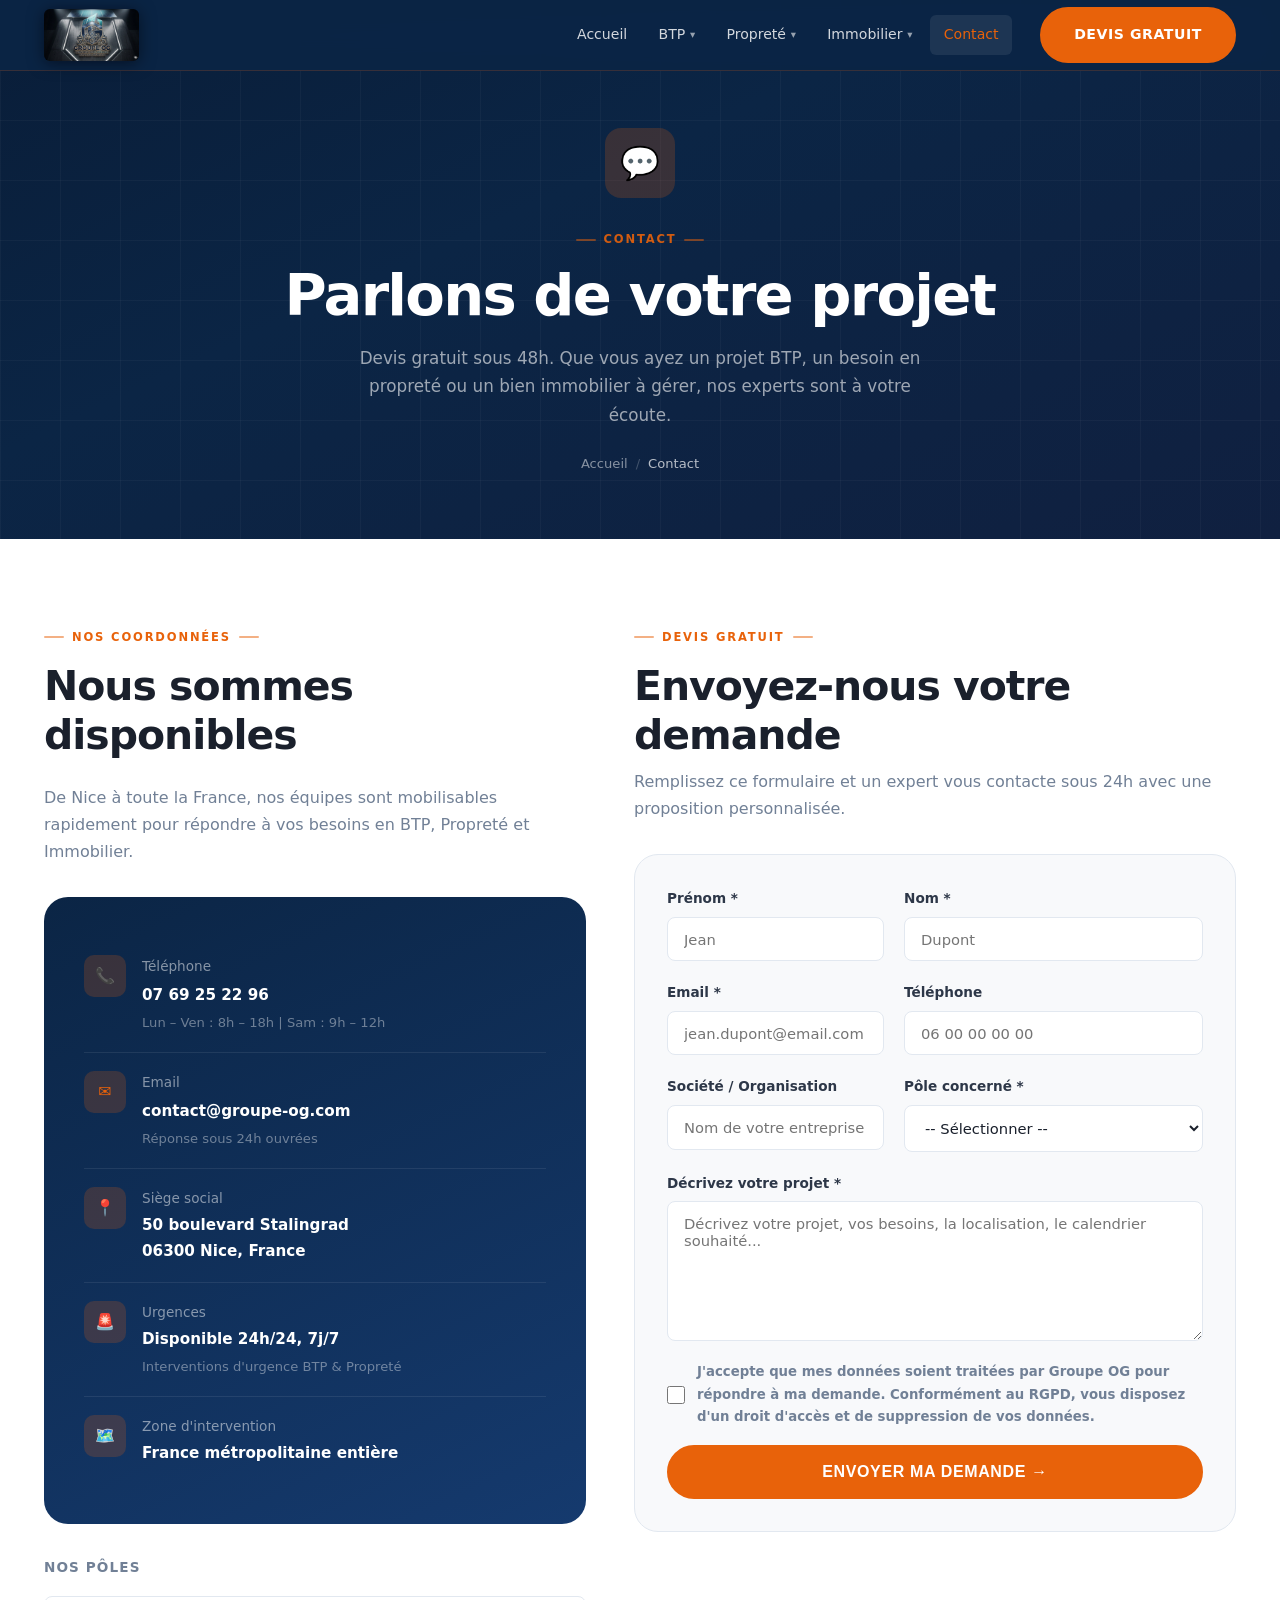
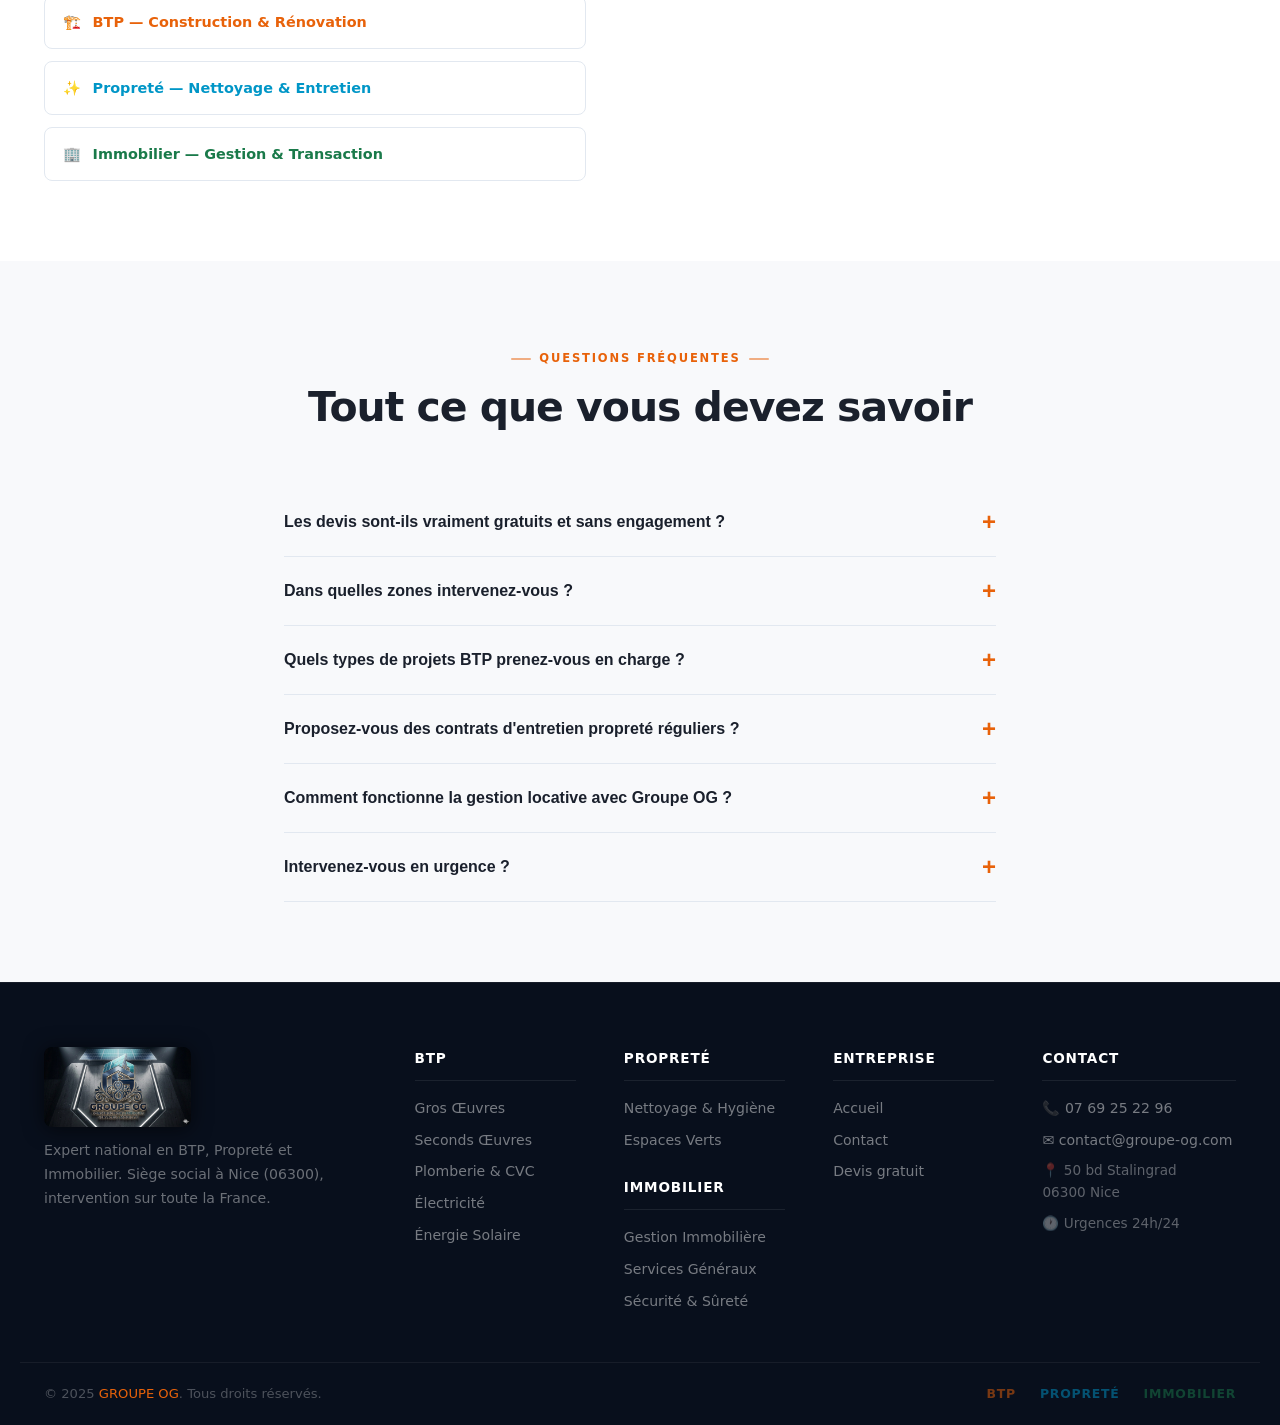
==== commit 191d4672: "Refonte complète du site — BTP · Propreté · Immobilier - Nouveau positionnement : 3 pôles BTP, Propr" ====
--- a/contact.html
+++ b/contact.html
@@ -3,153 +3,165 @@
 <head>
   <meta charset="UTF-8">
   <meta name="viewport" content="width=device-width, initial-scale=1.0">
-  <title>Contact – Devis Gratuit – GROUPE OG</title>
-  <meta name="description" content="Contactez GROUPE OG pour un audit gratuit. Facility management, maintenance multitechnique, CVC, électricité, énergie solaire, propreté.">
+  <title>Contact — Devis Gratuit — Groupe OG | BTP · Propreté · Immobilier</title>
+  <meta name="description" content="Contactez Groupe OG pour un devis gratuit en BTP, Propreté ou Immobilier. Réponse sous 24h. Siège à Nice (06300), intervention nationale.">
   <link rel="stylesheet" href="style.css">
 </head>
 <body>
 <script src="nav.js"></script>
 
+<!-- ========== PAGE HERO ========== -->
 <section class="page-hero">
-  <div class="page-hero-content">
-    <div class="page-hero-icon">💬</div>
-    <h1>Contactez-nous</h1>
-    <p>Audit technique gratuit de votre patrimoine. Un expert FM vous répond sous 24h avec un plan d'action personnalisé.</p>
+  <div class="container">
+    <div class="page-hero-accent" style="background:rgba(232,98,10,.2);">💬</div>
+    <div class="eyebrow">Contact</div>
+    <h1>Parlons de votre projet</h1>
+    <p>Devis gratuit sous 48h. Que vous ayez un projet BTP, un besoin en propreté ou un bien immobilier à gérer, nos experts sont à votre écoute.</p>
+    <div class="breadcrumb">
+      <a href="index.html">Accueil</a>
+      <span class="sep">/</span>
+      <span>Contact</span>
+    </div>
   </div>
 </section>
 
-<!-- CONTACT SECTION -->
+<!-- ========== CONTACT SECTION ========== -->
 <section class="section">
   <div class="container">
-    <div class="contact-grid">
+    <div class="two-col" style="gap:3rem;align-items:flex-start;">
 
       <!-- INFOS -->
       <div>
-        <div class="section-tag">Nous contacter</div>
-        <h2 style="margin-bottom:1.5rem;">Parlons de votre projet</h2>
-        <p style="color:var(--gray);margin-bottom:2rem;">Que vous ayez un projet de construction, de rénovation, d'installation solaire ou une demande d'équipements professionnels, nous sommes à votre écoute.</p>
-
-        <div class="contact-item">
-          <div class="contact-icon">📞</div>
-          <div class="contact-item-text">
-            <h4>Téléphone</h4>
-            <p>07 69 25 22 96<br><small style="color:var(--gray);">Lun – Ven : 8h – 18h | Sam : 9h – 12h</small></p>
-          </div>
-        </div>
-        <div class="contact-item">
-          <div class="contact-icon">✉️</div>
-          <div class="contact-item-text">
-            <h4>Email</h4>
-            <p>contact@groupe-og.com<br><small style="color:var(--gray);">Réponse sous 24h ouvrées</small></p>
-          </div>
-        </div>
-        <div class="contact-item">
-          <div class="contact-icon">📍</div>
-          <div class="contact-item-text">
-            <h4>Adresse</h4>
-            <p>50 boulevard Stalingrad<br>06000 – Nice, France</p>
-          </div>
-        </div>
-        <div class="contact-item">
-          <div class="contact-icon">⏰</div>
-          <div class="contact-item-text">
-            <h4>Horaires d'ouverture</h4>
-            <p>Lundi – Vendredi : 8h00 – 18h00<br>Samedi : 9h00 – 12h00<br><small style="color:var(--accent);font-weight:600;">Urgences 24h/24 – 7j/7</small></p>
-          </div>
-        </div>
-
-        <div style="margin-top:2.5rem;">
-          <h3 style="margin-bottom:1.25rem;color:var(--primary);">Nos services</h3>
-          <div style="display:flex;flex-wrap:wrap;gap:.5rem;">
-            <span class="tag tag-accent">🏢 FM Global</span>
-            <span class="tag tag-accent">📋 Audit Technique</span>
-            <span class="tag">🏛️ Gros Œuvres</span>
-            <span class="tag">🔨 Seconds Œuvres</span>
-            <span class="tag">🔧 Plomberie & CVC</span>
-            <span class="tag">⚡ Électricité & GTB</span>
-            <span class="tag">☀️ Énergie Solaire</span>
-            <span class="tag">🧹 Propreté</span>
-          </div>
-        </div>
-      </div>
-
-      <!-- FORM -->
-      <div class="form-card">
-        <h3 style="color:var(--primary);margin-bottom:.5rem;">Demande d'audit ou de devis</h3>
-        <p style="color:var(--gray);font-size:.92rem;margin-bottom:1.75rem;">Remplissez le formulaire, un expert Facility Management vous rappelle sous 24h.</p>
-        <form id="contact-form" novalidate>
-          <div class="form-row">
+        <div class="eyebrow">Nos coordonnées</div>
+        <h2 style="margin-bottom:1.5rem;">Nous sommes disponibles</h2>
+        <p style="color:var(--muted);margin-bottom:2rem;">De Nice à toute la France, nos équipes sont mobilisables rapidement pour répondre à vos besoins en BTP, Propreté et Immobilier.</p>
+
+        <div class="contact-info-card">
+          <div class="contact-info-item">
+            <div class="contact-info-icon">📞</div>
+            <div>
+              <h4>Téléphone</h4>
+              <a href="tel:+33769252296">07 69 25 22 96</a>
+              <p style="color:rgba(255,255,255,.4);font-size:.82rem;font-weight:400;margin-top:.2rem;">Lun – Ven : 8h – 18h | Sam : 9h – 12h</p>
+            </div>
+          </div>
+          <div class="contact-info-item">
+            <div class="contact-info-icon">✉️</div>
+            <div>
+              <h4>Email</h4>
+              <a href="mailto:contact@groupe-og.com">contact@groupe-og.com</a>
+              <p style="color:rgba(255,255,255,.4);font-size:.82rem;font-weight:400;margin-top:.2rem;">Réponse sous 24h ouvrées</p>
+            </div>
+          </div>
+          <div class="contact-info-item">
+            <div class="contact-info-icon">📍</div>
+            <div>
+              <h4>Siège social</h4>
+              <p>50 boulevard Stalingrad<br>06300 Nice, France</p>
+            </div>
+          </div>
+          <div class="contact-info-item">
+            <div class="contact-info-icon">🚨</div>
+            <div>
+              <h4>Urgences</h4>
+              <p>Disponible 24h/24, 7j/7</p>
+              <p style="color:rgba(255,255,255,.4);font-size:.82rem;font-weight:400;margin-top:.2rem;">Interventions d'urgence BTP &amp; Propreté</p>
+            </div>
+          </div>
+          <div class="contact-info-item">
+            <div class="contact-info-icon">🗺️</div>
+            <div>
+              <h4>Zone d'intervention</h4>
+              <p>France métropolitaine entière</p>
+            </div>
+          </div>
+        </div>
+
+        <!-- Poles rapides -->
+        <div style="margin-top:2rem;">
+          <p style="font-size:.85rem;font-weight:600;color:var(--muted);text-transform:uppercase;letter-spacing:.08em;margin-bottom:1rem;">Nos pôles</p>
+          <div style="display:flex;flex-direction:column;gap:.75rem;">
+            <a href="btp.html" style="display:flex;align-items:center;gap:.75rem;padding:.85rem 1.1rem;border-radius:var(--radius);border:1px solid var(--border);color:var(--btp);font-weight:600;font-size:.9rem;transition:background var(--transition);" onmouseover="this.style.background='var(--btp-bg)'" onmouseout="this.style.background=''">
+              <span>🏗️</span> BTP — Construction &amp; Rénovation
+            </a>
+            <a href="proprete.html" style="display:flex;align-items:center;gap:.75rem;padding:.85rem 1.1rem;border-radius:var(--radius);border:1px solid var(--border);color:var(--proprete);font-weight:600;font-size:.9rem;transition:background var(--transition);" onmouseover="this.style.background='var(--proprete-bg)'" onmouseout="this.style.background=''">
+              <span>✨</span> Propreté — Nettoyage &amp; Entretien
+            </a>
+            <a href="immobilier.html" style="display:flex;align-items:center;gap:.75rem;padding:.85rem 1.1rem;border-radius:var(--radius);border:1px solid var(--border);color:var(--immo);font-weight:600;font-size:.9rem;transition:background var(--transition);" onmouseover="this.style.background='var(--immo-bg)'" onmouseout="this.style.background=''">
+              <span>🏢</span> Immobilier — Gestion &amp; Transaction
+            </a>
+          </div>
+        </div>
+      </div>
+
+      <!-- FORMULAIRE -->
+      <div>
+        <div class="eyebrow">Devis gratuit</div>
+        <h2 style="margin-bottom:.5rem;">Envoyez-nous votre demande</h2>
+        <p style="color:var(--muted);margin-bottom:2rem;">Remplissez ce formulaire et un expert vous contacte sous 24h avec une proposition personnalisée.</p>
+
+        <form id="contact-form" style="background:var(--off-white);border-radius:var(--radius-xl);padding:2rem;border:1px solid var(--border);">
+          <div class="form-grid">
             <div class="form-group">
               <label for="prenom">Prénom *</label>
-              <input type="text" id="prenom" name="prenom" placeholder="Votre prénom" required>
+              <input type="text" id="prenom" name="prenom" placeholder="Jean" required>
             </div>
             <div class="form-group">
               <label for="nom">Nom *</label>
-              <input type="text" id="nom" name="nom" placeholder="Votre nom" required>
-            </div>
-          </div>
-          <div class="form-row">
+              <input type="text" id="nom" name="nom" placeholder="Dupont" required>
+            </div>
             <div class="form-group">
               <label for="email">Email *</label>
-              <input type="email" id="email" name="email" placeholder="votre@email.fr" required>
-            </div>
-            <div class="form-group">
-              <label for="telephone">Téléphone *</label>
-              <input type="tel" id="telephone" name="telephone" placeholder="06 00 00 00 00" required>
-            </div>
-          </div>
-          <div class="form-group">
-            <label for="societe">Société (si professionnel)</label>
-            <input type="text" id="societe" name="societe" placeholder="Nom de votre entreprise">
-          </div>
-          <div class="form-group">
-            <label for="service">Service concerné *</label>
-            <select id="service" name="service" required>
-              <option value="">-- Choisissez un service --</option>
-              <optgroup label="🏢 FM Externalisé">
-                <option value="fm-global">Facility Management Global (multi-sites)</option>
-                <option value="fm-audit">Audit Technique de Patrimoine</option>
-                <option value="immobilier">Gestion Immobilière & Asset Management</option>
-                <option value="services-generaux">Services Généraux (accueil, courrier, helpdesk...)</option>
-                <option value="securite-surete">Sécurité & Sûreté (gardiennage, contrôle accès...)</option>
-                <option value="espaces-verts">Espaces Verts & Développement Durable</option>
-              </optgroup>
-              <optgroup label="🔧 Maintenance Technique">
-                <option value="fm-maintenance">Contrat Maintenance Multitechnique</option>
-                <option value="gros-oeuvres">Gros Œuvres & Maçonnerie</option>
-                <option value="seconds-oeuvres">Seconds Œuvres & Finitions</option>
-                <option value="plomberie-cvc">Plomberie & CVC</option>
-                <option value="electricite-gtb">Électricité & GTB</option>
-                <option value="photovoltaique">Énergie Solaire Photovoltaïque</option>
-                <option value="nettoyage">Propreté & Nettoyage</option>
-              </optgroup>
-              <option value="autre">Autre / Plusieurs services</option>
-            </select>
-          </div>
-          <div class="form-group">
-            <label for="budget">Budget estimé</label>
-            <select id="budget" name="budget">
-              <option value="">-- Budget prévisionnel --</option>
-              <option value="moins-5k">Moins de 5 000 €</option>
-              <option value="5k-15k">5 000 € – 15 000 €</option>
-              <option value="15k-50k">15 000 € – 50 000 €</option>
-              <option value="50k-100k">50 000 € – 100 000 €</option>
-              <option value="plus-100k">Plus de 100 000 €</option>
-              <option value="non-defini">Non défini</option>
-            </select>
-          </div>
-          <div class="form-group">
-            <label for="message">Description du projet *</label>
-            <textarea id="message" name="message" placeholder="Décrivez votre projet, vos besoins, la localisation des travaux, les délais souhaités..." required></textarea>
-          </div>
-          <div class="form-group" style="display:flex;align-items:flex-start;gap:.75rem;margin-bottom:1.5rem;">
-            <input type="checkbox" id="rgpd" name="rgpd" required style="margin-top:3px;width:auto;accent-color:var(--accent);">
-            <label for="rgpd" style="font-size:.88rem;color:var(--gray);font-weight:400;cursor:pointer;">
-              J'accepte que mes données soient utilisées pour traiter ma demande conformément à la <a href="#" style="color:var(--accent);">politique de confidentialité</a>.
-            </label>
-          </div>
-          <button type="submit" class="btn btn-primary" style="width:100%;justify-content:center;padding:1rem;">
-            Envoyer ma demande de devis →
+              <input type="email" id="email" name="email" placeholder="jean.dupont@email.com" required>
+            </div>
+            <div class="form-group">
+              <label for="telephone">Téléphone</label>
+              <input type="tel" id="telephone" name="telephone" placeholder="06 00 00 00 00">
+            </div>
+            <div class="form-group">
+              <label for="societe">Société / Organisation</label>
+              <input type="text" id="societe" name="societe" placeholder="Nom de votre entreprise">
+            </div>
+            <div class="form-group">
+              <label for="service">Pôle concerné *</label>
+              <select id="service" name="service" required>
+                <option value="">-- Sélectionner --</option>
+                <optgroup label="🏗️ BTP">
+                  <option>Gros Œuvres &amp; Maçonnerie</option>
+                  <option>Seconds Œuvres &amp; Finitions</option>
+                  <option>Plomberie &amp; CVC</option>
+                  <option>Électricité &amp; Domotique</option>
+                  <option>Énergie Solaire</option>
+                  <option>Rénovation complète</option>
+                </optgroup>
+                <optgroup label="✨ Propreté">
+                  <option>Nettoyage &amp; Entretien courant</option>
+                  <option>Nettoyage industriel</option>
+                  <option>Désinfection &amp; Hygiène</option>
+                  <option>Vitrerie &amp; Hauteur</option>
+                  <option>Espaces verts</option>
+                </optgroup>
+                <optgroup label="🏢 Immobilier">
+                  <option>Gestion locative</option>
+                  <option>Property management</option>
+                  <option>Transaction immobilière</option>
+                  <option>Conseil patrimonial</option>
+                  <option>Services généraux</option>
+                  <option>Sécurité &amp; Sûreté</option>
+                </optgroup>
+              </select>
+            </div>
+            <div class="form-group form-full">
+              <label for="message">Décrivez votre projet *</label>
+              <textarea id="message" name="message" placeholder="Décrivez votre projet, vos besoins, la localisation, le calendrier souhaité..." required style="min-height:140px;"></textarea>
+            </div>
+            <div class="form-group form-full" style="flex-direction:row;align-items:center;gap:.75rem;">
+              <input type="checkbox" id="rgpd" name="rgpd" required style="width:18px;height:18px;flex-shrink:0;accent-color:var(--orange);">
+              <label for="rgpd" style="font-size:.83rem;color:var(--muted);cursor:pointer;">J'accepte que mes données soient traitées par Groupe OG pour répondre à ma demande. Conformément au RGPD, vous disposez d'un droit d'accès et de suppression de vos données.</label>
+            </div>
+          </div>
+          <button type="submit" class="btn btn-orange" style="width:100%;margin-top:1rem;justify-content:center;font-size:1rem;padding:1rem 2rem;">
+            Envoyer ma demande →
           </button>
         </form>
       </div>
@@ -158,84 +170,92 @@
   </div>
 </section>
 
-<!-- MAP PLACEHOLDER -->
-<section class="section section-light" style="padding-top:0;">
-  <div class="container">
-    <div style="background:linear-gradient(135deg,var(--primary),var(--primary-light));border-radius:16px;height:300px;display:flex;align-items:center;justify-content:center;color:white;text-align:center;">
-      <div>
-        <div style="font-size:3rem;margin-bottom:1rem;">📍</div>
-        <h3>Votre adresse ici</h3>
-        <p style="color:rgba(255,255,255,.8);">50 boulevard Stalingrad, 06000 Nice</p>
-        <a href="#" style="color:var(--accent);font-weight:600;margin-top:.5rem;display:block;">Voir sur Google Maps →</a>
+<!-- ========== FAQ ========== -->
+<section class="section section-light">
+  <div class="container" style="max-width:760px;">
+    <div class="section-header">
+      <div class="eyebrow">Questions fréquentes</div>
+      <h2>Tout ce que vous devez savoir</h2>
+    </div>
+    <div>
+      <div class="accordion-item">
+        <button class="accordion-header">Les devis sont-ils vraiment gratuits et sans engagement ?</button>
+        <div class="accordion-body">
+          <p>Oui, tous nos devis sont entièrement gratuits et sans aucun engagement de votre part. Nous réalisons une étude de votre besoin et vous proposons une solution chiffrée et détaillée sous 48h.</p>
+        </div>
+      </div>
+      <div class="accordion-item">
+        <button class="accordion-header">Dans quelles zones intervenez-vous ?</button>
+        <div class="accordion-body">
+          <p>Groupe OG intervient sur toute la France métropolitaine. Notre siège est à Nice (06300), et nous disposons de partenaires et équipes dans les principales régions françaises pour garantir réactivité et proximité.</p>
+        </div>
+      </div>
+      <div class="accordion-item">
+        <button class="accordion-header">Quels types de projets BTP prenez-vous en charge ?</button>
+        <div class="accordion-body">
+          <p>Nous prenons en charge tous les projets BTP : travaux pour particuliers, professionnels, collectivités et industriels. Construction neuve, rénovation, mise aux normes, maintenance préventive et curative — aucun projet n'est trop grand ou trop petit.</p>
+        </div>
+      </div>
+      <div class="accordion-item">
+        <button class="accordion-header">Proposez-vous des contrats d'entretien propreté réguliers ?</button>
+        <div class="accordion-body">
+          <p>Oui, nous proposons des contrats d'entretien réguliers sur mesure selon votre superficie, vos horaires et vos exigences. Ces contrats incluent un suivi qualité, des contrôles réguliers et un interlocuteur dédié.</p>
+        </div>
+      </div>
+      <div class="accordion-item">
+        <button class="accordion-header">Comment fonctionne la gestion locative avec Groupe OG ?</button>
+        <div class="accordion-body">
+          <p>Nous prenons en charge l'intégralité de la gestion : recherche de locataires, rédaction du bail, encaissement des loyers, gestion des impayés, réparations, états des lieux. Vous recevez un compte-rendu de gérance mensuel et n'avez aucune démarche à effectuer.</p>
+        </div>
+      </div>
+      <div class="accordion-item">
+        <button class="accordion-header">Intervenez-vous en urgence ?</button>
+        <div class="accordion-body">
+          <p>Oui, notre astreinte urgence est disponible 24h/24, 7j/7 pour les interventions critiques (dégâts des eaux, panne électrique, sinistre). Contactez le 07 69 25 22 96 à tout moment.</p>
+        </div>
       </div>
     </div>
   </div>
 </section>
 
-<!-- FAQ -->
-<section class="section">
-  <div class="container">
-    <div class="section-header">
-      <div class="section-tag">FAQ</div>
-      <h2>Questions fréquentes</h2>
-    </div>
-    <div style="max-width:760px;margin:0 auto;">
-      <div class="accordion">
-        <div class="accordion-item">
-          <button class="accordion-header">Les devis sont-ils gratuits et sans engagement ? <span class="accordion-icon">▾</span></button>
-          <div class="accordion-body">Oui, tous nos devis sont entièrement gratuits et sans engagement. Nous effectuons une visite sur site pour évaluer vos besoins et vous remettons une proposition détaillée sous 48 à 72h.</div>
-        </div>
-        <div class="accordion-item">
-          <button class="accordion-header">Dans quelles zones intervenez-vous ? <span class="accordion-icon">▾</span></button>
-          <div class="accordion-body">GROUPE OG intervient sur l'ensemble du territoire national. Pour les urgences, nous couvrons principalement la région Île-de-France et les grandes agglomérations. Contactez-nous pour vérifier la disponibilité dans votre secteur.</div>
-        </div>
-        <div class="accordion-item">
-          <button class="accordion-header">Proposez-vous des financements pour les travaux ? <span class="accordion-icon">▾</span></button>
-          <div class="accordion-body">Oui, nous travaillons avec des partenaires financiers pour vous proposer des solutions de financement adaptées à votre budget. Nous vous accompagnons également dans les démarches pour obtenir les aides de l'État (MaPrimeRénov', CEE, etc.).</div>
-        </div>
-        <div class="accordion-item">
-          <button class="accordion-header">Quelles garanties offrez-vous sur vos travaux ? <span class="accordion-icon">▾</span></button>
-          <div class="accordion-body">Tous nos travaux bénéficient de la garantie légale : garantie de parfait achèvement (1 an), garantie biennale (2 ans) et garantie décennale (10 ans) pour les travaux de gros œuvres et de structure. Nous sommes assurés en responsabilité civile professionnelle et décennale.</div>
-        </div>
-        <div class="accordion-item">
-          <button class="accordion-header">Comment se déroule une commande de matériels de sécurité ? <span class="accordion-icon">▾</span></button>
-          <div class="accordion-body">Pour les commandes B2B, contactez notre service commercial par téléphone ou email. Nous vous adressons un catalogue et un devis sous 24h. Les commandes sont expédiées sous 24 à 72h selon disponibilité, avec livraison sur site ou en entrepôt.</div>
-        </div>
-        <div class="accordion-item">
-          <button class="accordion-header">Êtes-vous disponibles pour les urgences ? <span class="accordion-icon">▾</span></button>
-          <div class="accordion-body">Oui, notre service dépannage plomberie et chauffage est disponible 24h/24 et 7j/7, y compris les jours fériés. Appelez directement notre numéro d'urgence pour une intervention rapide.</div>
-        </div>
-      </div>
-    </div>
-  </div>
-</section>
-
+<!-- ========== FOOTER ========== -->
 <footer>
   <div class="footer-grid">
     <div class="footer-brand">
-      <div style="display:flex;align-items:center;gap:.75rem;color:white;font-weight:800;font-size:1.4rem;margin-bottom:.5rem;">
-        <div style="width:42px;height:42px;background:var(--accent);border-radius:10px;display:flex;align-items:center;justify-content:center;font-size:1.3rem;">🏢</div>
-        GROUPE<span style="color:var(--accent)">OG</span>
-      </div>
-      <p>Expert Facility Management : maintenance multitechnique, gestion immobilière, services généraux, sécurité et propreté. Basé à Nice.</p>
-    </div>
-    <div class="footer-col">
-      <h4>FM Externalisé</h4>
+      <div class="footer-logo">
+        <img src="logo.png" alt="Groupe OG" class="footer-logo-img">
+      </div>
+      <p>Expert national en BTP, Propreté et Immobilier. Siège social à Nice (06300), intervention sur toute la France.</p>
+    </div>
+    <div class="footer-col">
+      <h4>BTP</h4>
+      <ul>
+        <li><a href="gros-oeuvres.html">Gros Œuvres</a></li>
+        <li><a href="seconds-oeuvres.html">Seconds Œuvres</a></li>
+        <li><a href="plomberie-chauffage.html">Plomberie &amp; CVC</a></li>
+        <li><a href="electricite.html">Électricité</a></li>
+        <li><a href="photovoltaique.html">Énergie Solaire</a></li>
+      </ul>
+    </div>
+    <div class="footer-col">
+      <h4>Propreté</h4>
+      <ul>
+        <li><a href="nettoyage.html">Nettoyage &amp; Hygiène</a></li>
+        <li><a href="espaces-verts.html">Espaces Verts</a></li>
+      </ul>
+      <h4 style="margin-top:1.5rem;">Immobilier</h4>
       <ul>
         <li><a href="immobilier.html">Gestion Immobilière</a></li>
         <li><a href="services-generaux.html">Services Généraux</a></li>
         <li><a href="securite-surete.html">Sécurité &amp; Sûreté</a></li>
-        <li><a href="espaces-verts.html">Espaces Verts</a></li>
-      </ul>
-    </div>
-    <div class="footer-col">
-      <h4>Maintenance Technique</h4>
-      <ul>
-        <li><a href="gros-oeuvres.html">Gros Œuvres &amp; Maçonnerie</a></li>
-        <li><a href="plomberie-chauffage.html">Plomberie &amp; CVC</a></li>
-        <li><a href="electricite.html">Électricité &amp; GTB</a></li>
-        <li><a href="photovoltaique.html">Énergie Solaire</a></li>
-        <li><a href="nettoyage.html">Propreté &amp; Nettoyage</a></li>
+      </ul>
+    </div>
+    <div class="footer-col">
+      <h4>Entreprise</h4>
+      <ul>
+        <li><a href="index.html">Accueil</a></li>
+        <li><a href="contact.html">Contact</a></li>
+        <li><a href="contact.html">Devis gratuit</a></li>
       </ul>
     </div>
     <div class="footer-col">
@@ -243,11 +263,19 @@
       <ul>
         <li><a href="tel:+33769252296">📞 07 69 25 22 96</a></li>
         <li><a href="mailto:contact@groupe-og.com">✉️ contact@groupe-og.com</a></li>
-        <li><a href="contact.html">💬 Audit gratuit</a></li>
-      </ul>
-    </div>
-  </div>
-  <div class="footer-bottom"><p>© 2024 <span>GROUPE OG</span>. Tous droits réservés.</p></div>
+        <li style="color:rgba(255,255,255,.35);line-height:1.6;">📍 50 bd Stalingrad<br>06300 Nice</li>
+        <li style="color:rgba(255,255,255,.35);">🕐 Urgences 24h/24</li>
+      </ul>
+    </div>
+  </div>
+  <div class="footer-bottom">
+    <p>© 2025 <span>GROUPE OG</span>. Tous droits réservés.</p>
+    <div class="footer-poles">
+      <a href="btp.html" class="fp-btp">BTP</a>
+      <a href="proprete.html" class="fp-prop">Propreté</a>
+      <a href="immobilier.html" class="fp-immo">Immobilier</a>
+    </div>
+  </div>
 </footer>
 <button id="scroll-top">↑</button>
 <script src="script.js"></script>
--- a/style.css
+++ b/style.css
@@ -1,5 +1,6 @@
 /* ============================================================
-   GROUPE OG – Premium Corporate FM  |  style.css
+   GROUPE OG — Refonte 2025
+   BTP · Propreté · Immobilier — Rayonnement National
    ============================================================ */
 
 /* ---- RESET ---- */
@@ -7,35 +8,60 @@
 
 /* ---- TOKENS ---- */
 :root {
-  --navy:        #0b1724;
-  --navy-mid:    #112238;
-  --navy-light:  #1a3452;
-  --gold:        #c4a55a;
-  --gold-light:  #e0c278;
-  --gold-dark:   #9e822e;
+  /* Brand */
+  --navy:        #0B2545;
+  --navy-mid:    #153A6E;
+  --navy-light:  #1E5090;
+  --orange:      #E8620A;
+  --orange-dark: #C04D06;
+  --orange-light:#FF7A28;
+
+  /* Poles */
+  --btp:         #E8620A;
+  --btp-bg:      #FFF4EE;
+  --proprete:    #0096C7;
+  --proprete-bg: #EEF8FC;
+  --immo:        #1A7A4A;
+  --immo-bg:     #EDF7F2;
+
+  /* Neutrals */
   --white:       #ffffff;
-  --off-white:   #f6f4ef;
-  --stone:       #ede9e0;
-  --text:        #1e1e2e;
-  --muted:       #6b7280;
-  --border:      #e2ddd4;
-  --radius-sm:   6px;
-  --radius:      10px;
-  --radius-lg:   18px;
-  --radius-xl:   28px;
-  --shadow-xs:   0 1px 4px rgba(11,23,36,.06);
-  --shadow-sm:   0 3px 12px rgba(11,23,36,.08);
-  --shadow:      0 6px 28px rgba(11,23,36,.11);
-  --shadow-lg:   0 16px 56px rgba(11,23,36,.16);
-  --shadow-gold: 0 8px 32px rgba(196,165,90,.28);
-  --transition:  .28s cubic-bezier(.4,0,.2,1);
+  --off-white:   #F8F9FB;
+  --light:       #EDF2F7;
+  --border:      #E2E8F0;
+  --text:        #1A202C;
+  --text-mid:    #2D3748;
+  --muted:       #718096;
+
+  /* Radius */
+  --radius-sm:   4px;
+  --radius:      8px;
+  --radius-lg:   16px;
+  --radius-xl:   24px;
+
+  /* Shadows */
+  --shadow-xs:   0 1px 4px rgba(11,37,69,.06);
+  --shadow-sm:   0 3px 12px rgba(11,37,69,.09);
+  --shadow:      0 6px 28px rgba(11,37,69,.12);
+  --shadow-lg:   0 16px 56px rgba(11,37,69,.18);
+  --shadow-orange: 0 8px 32px rgba(232,98,10,.30);
+
+  /* Transitions */
+  --transition:  .26s cubic-bezier(.4,0,.2,1);
+
+  /* Gold kept for compatibility */
+  --gold:        #E8620A;
+  --gold-light:  #FF7A28;
+  --gold-dark:   #C04D06;
 }
 
 /* ---- BASE ---- */
 html { scroll-behavior: smooth; font-size: 16px; }
 body {
   font-family: 'Segoe UI', system-ui, -apple-system, 'Helvetica Neue', sans-serif;
-  color: var(--text); background: var(--white); line-height: 1.68;
+  color: var(--text);
+  background: var(--white);
+  line-height: 1.7;
   -webkit-font-smoothing: antialiased;
 }
 a { text-decoration: none; color: inherit; }
@@ -43,40 +69,59 @@
 img { max-width: 100%; display: block; }
 
 /* ---- TYPOGRAPHY ---- */
-h1 { font-size: clamp(2.1rem,5vw,3.4rem); font-weight: 800; line-height: 1.12; letter-spacing: -.03em; }
-h2 { font-size: clamp(1.65rem,3.2vw,2.5rem); font-weight: 700; letter-spacing: -.025em; }
-h3 { font-size: 1.2rem; font-weight: 600; }
+h1 { font-size: clamp(2.2rem,5vw,3.6rem); font-weight: 800; line-height: 1.1; letter-spacing: -.03em; }
+h2 { font-size: clamp(1.7rem,3.2vw,2.6rem); font-weight: 700; letter-spacing: -.025em; line-height: 1.2; }
+h3 { font-size: 1.18rem; font-weight: 600; line-height: 1.35; }
 h4 { font-size: 1rem; font-weight: 600; }
 p  { margin-bottom: 1rem; }
+p:last-child { margin-bottom: 0; }
+
 .eyebrow {
   display: inline-flex; align-items: center; gap: .5rem;
-  font-size: .73rem; font-weight: 700; letter-spacing: .14em; text-transform: uppercase;
-  color: var(--gold); margin-bottom: .85rem;
+  font-size: .72rem; font-weight: 700; letter-spacing: .16em; text-transform: uppercase;
+  color: var(--orange); margin-bottom: .9rem;
 }
 .eyebrow::before, .eyebrow::after {
-  content: ''; display: block; width: 22px; height: 1px; background: var(--gold); opacity: .6;
-}
+  content: ''; display: block; width: 20px; height: 2px;
+  background: var(--orange); opacity: .5; border-radius: 1px;
+}
+
+/* ---- LAYOUT ---- */
+.container { max-width: 1240px; margin: 0 auto; padding: 0 1.5rem; }
+.section { padding: 5rem 0; }
+.section-light { padding: 5rem 0; background: var(--off-white); }
+.section-dark {
+  padding: 5rem 0;
+  background: var(--navy);
+  background: linear-gradient(155deg, #0B2545 0%, #153A6E 50%, #0B2545 100%);
+}
+.section-alt { padding: 5rem 0; background: var(--light); }
+
+.section-header { text-align: center; margin-bottom: 3.5rem; }
+.section-header h2 { margin-bottom: 1rem; }
+.section-header p { max-width: 640px; margin: 0 auto; color: var(--muted); font-size: 1.05rem; }
+
+/* ---- GRIDS ---- */
+.cards-grid { display: grid; gap: 1.5rem; }
+.cards-grid-2 { grid-template-columns: repeat(2, 1fr); }
+.cards-grid-3 { grid-template-columns: repeat(3, 1fr); }
+.cards-grid-4 { grid-template-columns: repeat(4, 1fr); }
+.cards-grid-3-tight { grid-template-columns: repeat(3, 1fr); gap: 1rem; }
 
 /* ---- BUTTONS ---- */
 .btn {
   display: inline-flex; align-items: center; gap: .5rem;
-  padding: .85rem 2rem; border-radius: 50px;
+  padding: .88rem 2rem; border-radius: 50px;
   font-size: .88rem; font-weight: 700; letter-spacing: .04em; text-transform: uppercase;
-  cursor: pointer; border: 1.5px solid transparent; transition: all var(--transition);
-}
-.btn-gold {
-  background: var(--gold); color: var(--navy); border-color: var(--gold);
-}
-.btn-gold:hover {
-  background: var(--gold-light); border-color: var(--gold-light);
-  transform: translateY(-2px); box-shadow: var(--shadow-gold);
-}
-.btn-outline-white {
-  background: transparent; color: var(--white); border-color: rgba(255,255,255,.45);
-}
-.btn-outline-white:hover {
-  background: rgba(255,255,255,.1); border-color: var(--white);
-  transform: translateY(-2px);
+  cursor: pointer; border: 2px solid transparent;
+  transition: all var(--transition); white-space: nowrap;
+}
+.btn-orange {
+  background: var(--orange); color: var(--white); border-color: var(--orange);
+}
+.btn-orange:hover {
+  background: var(--orange-dark); border-color: var(--orange-dark);
+  transform: translateY(-2px); box-shadow: var(--shadow-orange);
 }
 .btn-navy {
   background: var(--navy); color: var(--white); border-color: var(--navy);
@@ -84,546 +129,836 @@
 .btn-navy:hover {
   background: var(--navy-mid); transform: translateY(-2px); box-shadow: var(--shadow);
 }
-.btn-outline-gold {
-  background: transparent; color: var(--gold); border-color: var(--gold);
-}
-.btn-outline-gold:hover {
-  background: var(--gold); color: var(--navy); transform: translateY(-2px);
-}
-
-/* ---- NAV ---- */
+.btn-outline-white {
+  background: transparent; color: var(--white); border-color: rgba(255,255,255,.5);
+}
+.btn-outline-white:hover {
+  background: rgba(255,255,255,.1); border-color: var(--white); transform: translateY(-2px);
+}
+.btn-outline-orange {
+  background: transparent; color: var(--orange); border-color: var(--orange);
+}
+.btn-outline-orange:hover {
+  background: var(--orange); color: var(--white); transform: translateY(-2px);
+}
+/* Legacy aliases */
+.btn-gold { background: var(--orange); color: var(--white); border-color: var(--orange); }
+.btn-gold:hover { background: var(--orange-dark); border-color: var(--orange-dark); transform: translateY(-2px); box-shadow: var(--shadow-orange); }
+.btn-primary { background: var(--orange); color: var(--white); }
+.btn-primary:hover { background: var(--orange-dark); transform: translateY(-2px); }
+
+/* ============================================================
+   NAVIGATION
+   ============================================================ */
 #navbar {
   position: fixed; top: 0; left: 0; width: 100%; z-index: 1000;
-  background: rgba(11,23,36,.96); backdrop-filter: blur(16px) saturate(1.8);
-  border-bottom: 1px solid rgba(196,165,90,.15);
+  background: rgba(11,37,69,.97);
+  backdrop-filter: blur(18px) saturate(1.8);
+  border-bottom: 1px solid rgba(232,98,10,.2);
   transition: background var(--transition);
 }
 .nav-container {
-  max-width: 1320px; margin: 0 auto;
-  display: flex; align-items: center; justify-content: space-between;
-  padding: 0 1.75rem; height: 72px;
+  max-width: 1240px; margin: 0 auto; padding: 0 1.5rem;
+  height: 70px; display: flex; align-items: center; gap: 1rem;
 }
 .nav-logo {
-  display: flex; align-items: center; gap: .75rem;
-  color: var(--white); font-weight: 900; font-size: 1.3rem; letter-spacing: -.02em;
-}
-.nav-logo span { color: var(--gold); }
-.nav-logo .logo-icon {
-  width: 40px; height: 40px; background: linear-gradient(135deg,var(--gold),var(--gold-dark));
-  border-radius: var(--radius-sm); display: flex; align-items: center; justify-content: center;
-  font-size: 1.15rem; flex-shrink: 0;
-}
-.nav-menu { display: flex; align-items: center; gap: .15rem; }
+  display: flex; align-items: center; gap: .5rem;
+  color: var(--white); font-weight: 800; font-size: 1.22rem;
+  letter-spacing: -.02em; flex-shrink: 0; text-decoration: none;
+}
+.nav-logo-img {
+  height: 52px; width: auto; object-fit: contain;
+  border-radius: 6px;
+  filter: drop-shadow(0 2px 8px rgba(0,0,0,.5));
+  flex-shrink: 0;
+}
+/* fallback icon si pas d'image */
+.logo-icon {
+  width: 38px; height: 38px;
+  background: linear-gradient(135deg, var(--orange), var(--orange-dark));
+  border-radius: 9px;
+  display: flex; align-items: center; justify-content: center;
+  font-size: 1.1rem; flex-shrink: 0;
+}
+.nav-logo span { color: var(--orange); }
+
+.nav-menu {
+  display: flex; align-items: center; gap: .25rem;
+  list-style: none; margin: 0; padding: 0; margin-left: auto;
+}
 .nav-item { position: relative; }
 .nav-link {
-  display: flex; align-items: center; gap: .35rem;
-  padding: .55rem .95rem; border-radius: var(--radius-sm);
-  color: rgba(255,255,255,.75); font-size: .84rem; font-weight: 500; letter-spacing: .01em;
+  display: flex; align-items: center; gap: .3rem;
+  color: rgba(255,255,255,.82); font-size: .88rem; font-weight: 500;
+  padding: .5rem .85rem; border-radius: 6px;
+  transition: color var(--transition), background var(--transition);
+  cursor: pointer; white-space: nowrap;
+}
+.nav-link:hover, .nav-link.active {
+  color: var(--white); background: rgba(255,255,255,.08);
+}
+.nav-link.active { color: var(--orange); }
+.nav-link .arrow { font-size: .65rem; opacity: .7; transition: transform var(--transition); }
+.nav-item-mega:hover .arrow { transform: rotate(180deg); }
+
+/* Dropdowns */
+.dropdown {
+  position: absolute; top: calc(100% + 10px); left: 0;
+  background: var(--white); border-radius: var(--radius-lg);
+  box-shadow: var(--shadow-lg); border: 1px solid var(--border);
+  min-width: 230px; padding: .6rem;
+  opacity: 0; visibility: hidden; pointer-events: none;
+  transform: translateY(-8px);
+  transition: opacity var(--transition), visibility var(--transition), transform var(--transition);
+}
+.nav-item-mega:hover .dropdown {
+  opacity: 1; visibility: visible; pointer-events: auto; transform: translateY(0);
+}
+.dropdown a {
+  display: flex; align-items: center; gap: .75rem;
+  padding: .65rem .9rem; border-radius: 8px;
+  color: var(--text-mid); font-size: .88rem; font-weight: 500;
+  transition: background var(--transition), color var(--transition);
+}
+.dropdown a:hover { background: var(--off-white); color: var(--orange); }
+.dd-icon { font-size: 1rem; width: 22px; text-align: center; flex-shrink: 0; }
+
+/* ---- pole accent left border ---- */
+.dropdown.btp-dd a:hover  { color: var(--btp); }
+.dropdown.prop-dd a:hover { color: var(--proprete); }
+.dropdown.immo-dd a:hover { color: var(--immo); }
+
+.nav-cta { margin-left: .75rem; flex-shrink: 0; }
+
+/* Hamburger */
+.hamburger {
+  display: none; flex-direction: column; gap: 5px;
+  cursor: pointer; padding: .5rem; margin-left: auto;
+}
+.hamburger span {
+  display: block; width: 24px; height: 2px;
+  background: var(--white); border-radius: 2px;
   transition: all var(--transition);
 }
-.nav-link:hover, .nav-link.active { color: var(--white); background: rgba(255,255,255,.08); }
-.nav-link.active { color: var(--gold); }
-.nav-link .arrow { font-size: .6rem; transition: transform var(--transition); }
-.nav-item:hover .arrow { transform: rotate(180deg); }
-
-/* Dropdown */
-.dropdown {
-  position: absolute; top: calc(100% + 10px); left: 50%; transform: translateX(-50%);
-  background: var(--navy); border: 1px solid rgba(196,165,90,.2);
-  border-radius: var(--radius); box-shadow: var(--shadow-lg);
-  min-width: 270px; padding: .5rem 0;
-  opacity: 0; visibility: hidden; pointer-events: none;
-  transition: all var(--transition);
-}
-.nav-item:hover .dropdown { opacity: 1; visibility: visible; pointer-events: all; }
-.dropdown a {
-  display: flex; align-items: center; gap: .85rem;
-  padding: .78rem 1.4rem; font-size: .87rem; color: rgba(255,255,255,.75);
-  transition: all var(--transition); border-left: 2px solid transparent;
-}
-.dropdown a:hover {
-  color: var(--gold); background: rgba(196,165,90,.07); border-left-color: var(--gold);
-}
-.dropdown a .dd-icon { font-size: 1rem; width: 22px; text-align: center; }
-
-.nav-cta { margin-left: 1rem; padding: .55rem 1.4rem; font-size: .82rem; }
-.hamburger {
-  display: none; flex-direction: column; gap: 5px; cursor: pointer; padding: .5rem;
-}
-.hamburger span {
-  width: 22px; height: 1.5px; background: var(--white); border-radius: 2px;
-  transition: all var(--transition);
-}
-.hamburger.open span:nth-child(1) { transform: rotate(45deg) translate(5px,5px); }
+.hamburger.open span:nth-child(1) { transform: translateY(7px) rotate(45deg); }
 .hamburger.open span:nth-child(2) { opacity: 0; }
-.hamburger.open span:nth-child(3) { transform: rotate(-45deg) translate(5px,-5px); }
-
-/* ---- HERO ---- */
+.hamburger.open span:nth-child(3) { transform: translateY(-7px) rotate(-45deg); }
+
+/* ============================================================
+   HERO
+   ============================================================ */
 .hero {
-  min-height: 100vh; display: flex; align-items: center;
-  background: var(--navy);
-  position: relative; overflow: hidden; padding-top: 72px;
-}
-.hero-bg-pattern {
+  min-height: 100vh;
+  background: linear-gradient(155deg, #091D38 0%, #0B2545 40%, #102040 70%, #0D1A30 100%);
+  position: relative; overflow: hidden;
+  display: flex; align-items: center;
+  padding-top: 70px;
+}
+
+/* Grid pattern overlay */
+.hero::before {
+  content: '';
+  position: absolute; inset: 0; pointer-events: none;
+  background-image:
+    linear-gradient(rgba(255,255,255,.03) 1px, transparent 1px),
+    linear-gradient(90deg, rgba(255,255,255,.03) 1px, transparent 1px);
+  background-size: 60px 60px;
+}
+/* Glow accents */
+.hero::after {
+  content: '';
   position: absolute; inset: 0; pointer-events: none;
   background:
-    radial-gradient(ellipse 80% 60% at 70% 40%, rgba(196,165,90,.07) 0%, transparent 65%),
-    radial-gradient(ellipse 50% 50% at 10% 80%, rgba(26,52,82,.6) 0%, transparent 60%);
-}
-.hero-bg-lines {
-  position: absolute; inset: 0; pointer-events: none;
-  background-image: linear-gradient(rgba(196,165,90,.04) 1px, transparent 1px),
-                    linear-gradient(90deg, rgba(196,165,90,.04) 1px, transparent 1px);
-  background-size: 60px 60px;
-}
+    radial-gradient(ellipse 60% 50% at 70% 40%, rgba(232,98,10,.12) 0%, transparent 60%),
+    radial-gradient(ellipse 40% 40% at 10% 80%, rgba(0,150,199,.08) 0%, transparent 50%);
+}
+
 .hero-container {
-  max-width: 1320px; margin: 0 auto; padding: 5rem 1.75rem;
+  max-width: 1240px; margin: 0 auto; padding: 5rem 1.5rem;
+  display: grid; grid-template-columns: 1fr 480px; gap: 4rem; align-items: center;
+  position: relative; z-index: 1;
+}
+.hero-tag {
+  display: inline-flex; align-items: center; gap: .5rem;
+  background: rgba(232,98,10,.15); border: 1px solid rgba(232,98,10,.3);
+  color: rgba(255,165,80,.9); font-size: .75rem; font-weight: 700;
+  letter-spacing: .1em; text-transform: uppercase;
+  padding: .45rem 1rem; border-radius: 50px; margin-bottom: 1.5rem;
+}
+.hero-tag::before { content: '●'; color: var(--orange); font-size: .5rem; }
+
+.hero-title { color: var(--white); margin-bottom: 1.25rem; }
+.hero-title em {
+  font-style: normal;
+  background: linear-gradient(90deg, var(--orange), var(--orange-light));
+  -webkit-background-clip: text; -webkit-text-fill-color: transparent;
+  background-clip: text;
+}
+.hero-title .line2 { display: block; color: rgba(255,255,255,.55); font-size: clamp(1.5rem,3vw,2.4rem); font-weight: 400; letter-spacing: -.01em; margin-top: .1rem; }
+
+.hero-desc { color: rgba(255,255,255,.65); font-size: 1.08rem; max-width: 540px; margin-bottom: 2rem; }
+
+.hero-btns { display: flex; gap: 1rem; flex-wrap: wrap; margin-bottom: 3rem; }
+
+.hero-stats {
+  display: flex; gap: 2.5rem; flex-wrap: wrap;
+  padding-top: 2.5rem;
+  border-top: 1px solid rgba(255,255,255,.1);
+}
+.hero-stats .stat { display: flex; flex-direction: column; gap: .15rem; }
+.hero-stats .stat-num {
+  font-size: 2rem; font-weight: 800; color: var(--white);
+  letter-spacing: -.04em; line-height: 1;
+}
+.hero-stats .stat-label { font-size: .77rem; color: rgba(255,255,255,.45); font-weight: 500; }
+
+/* Hero right — 3 pole cards */
+.hero-poles { display: flex; flex-direction: column; gap: 1rem; }
+.hero-pole-card {
+  background: rgba(255,255,255,.06);
+  border: 1px solid rgba(255,255,255,.1);
+  border-radius: var(--radius-lg);
+  padding: 1.25rem 1.5rem;
+  display: flex; align-items: center; gap: 1rem;
+  backdrop-filter: blur(10px);
+  transition: background var(--transition), border-color var(--transition), transform var(--transition);
+  cursor: pointer; text-decoration: none;
+}
+.hero-pole-card:hover { background: rgba(255,255,255,.1); transform: translateX(6px); }
+.hero-pole-card.btp   { border-left: 3px solid var(--btp); }
+.hero-pole-card.prop  { border-left: 3px solid var(--proprete); }
+.hero-pole-card.immo  { border-left: 3px solid var(--immo); }
+
+.pole-icon-sm {
+  width: 46px; height: 46px; border-radius: 10px; flex-shrink: 0;
+  display: flex; align-items: center; justify-content: center; font-size: 1.3rem;
+}
+.btp   .pole-icon-sm { background: rgba(232,98,10,.2); }
+.prop  .pole-icon-sm { background: rgba(0,150,199,.2); }
+.immo  .pole-icon-sm { background: rgba(26,122,74,.2); }
+.hero-pole-card h4 { color: var(--white); font-size: .95rem; margin-bottom: .1rem; }
+.hero-pole-card p  { color: rgba(255,255,255,.5); font-size: .8rem; margin: 0; }
+.pole-arrow { margin-left: auto; color: rgba(255,255,255,.3); font-size: .85rem; }
+
+/* ============================================================
+   POLES SECTION (homepage feature)
+   ============================================================ */
+.poles-grid { display: grid; grid-template-columns: repeat(3,1fr); gap: 2rem; }
+
+.pole-card {
+  border-radius: var(--radius-xl);
+  overflow: hidden;
+  border: 1px solid var(--border);
+  transition: transform var(--transition), box-shadow var(--transition);
+  display: flex; flex-direction: column;
+}
+.pole-card:hover { transform: translateY(-6px); box-shadow: var(--shadow-lg); }
+
+.pole-card-header {
+  padding: 2.5rem 2rem 2rem;
+  position: relative; overflow: hidden;
+}
+.pole-card-header::before {
+  content: '';
+  position: absolute; inset: 0;
+  background: linear-gradient(135deg, currentColor 0%, transparent 70%);
+  opacity: .08;
+}
+.pole-card.btp-card  .pole-card-header { background: linear-gradient(135deg, #2A0E00, #6B2900); }
+.pole-card.prop-card .pole-card-header { background: linear-gradient(135deg, #001E2E, #003D5C); }
+.pole-card.immo-card .pole-card-header { background: linear-gradient(135deg, #001F10, #003D20); }
+
+.pole-card-icon {
+  width: 60px; height: 60px; border-radius: 14px;
+  display: flex; align-items: center; justify-content: center;
+  font-size: 1.8rem; margin-bottom: 1.25rem;
+}
+.btp-card  .pole-card-icon { background: rgba(232,98,10,.25); }
+.prop-card .pole-card-icon { background: rgba(0,150,199,.25); }
+.immo-card .pole-card-icon { background: rgba(26,122,74,.25); }
+
+.pole-card-header h3 { color: var(--white); font-size: 1.5rem; font-weight: 700; margin-bottom: .5rem; }
+.pole-card-header p  { color: rgba(255,255,255,.6); font-size: .9rem; margin: 0; }
+
+.pole-badge {
+  display: inline-block; margin-top: 1rem;
+  padding: .3rem .85rem; border-radius: 50px;
+  font-size: .72rem; font-weight: 700; letter-spacing: .08em; text-transform: uppercase;
+}
+.btp-card  .pole-badge { background: rgba(232,98,10,.2); color: #FFA060; border: 1px solid rgba(232,98,10,.3); }
+.prop-card .pole-badge { background: rgba(0,150,199,.2); color: #60CFFF; border: 1px solid rgba(0,150,199,.3); }
+.immo-card .pole-badge { background: rgba(26,122,74,.2); color: #60CFA0; border: 1px solid rgba(26,122,74,.3); }
+
+.pole-card-body {
+  padding: 1.75rem 2rem;
+  background: var(--white);
+  flex: 1; display: flex; flex-direction: column;
+}
+.pole-services { margin-bottom: 1.5rem; flex: 1; }
+.pole-services li {
+  display: flex; align-items: center; gap: .65rem;
+  padding: .55rem 0; border-bottom: 1px solid var(--border);
+  font-size: .9rem; color: var(--text-mid);
+}
+.pole-services li:last-child { border-bottom: none; }
+.pole-services li::before {
+  content: ''; width: 6px; height: 6px; border-radius: 50%; flex-shrink: 0;
+}
+.btp-card  .pole-services li::before { background: var(--btp); }
+.prop-card .pole-services li::before { background: var(--proprete); }
+.immo-card .pole-services li::before { background: var(--immo); }
+
+.pole-cta {
+  display: flex; align-items: center; justify-content: space-between;
+  padding: .9rem 1.25rem; border-radius: var(--radius);
+  font-size: .88rem; font-weight: 700;
+  transition: all var(--transition);
+}
+.btp-card  .pole-cta { background: var(--btp-bg); color: var(--btp); }
+.prop-card .pole-cta { background: var(--proprete-bg); color: var(--proprete); }
+.immo-card .pole-cta { background: var(--immo-bg); color: var(--immo); }
+.btp-card  .pole-cta:hover { background: var(--btp); color: var(--white); }
+.prop-card .pole-cta:hover { background: var(--proprete); color: var(--white); }
+.immo-card .pole-cta:hover { background: var(--immo); color: var(--white); }
+
+/* ============================================================
+   STATS BAR
+   ============================================================ */
+.stats-bar {
+  background: var(--navy);
+  padding: 3rem 0;
+}
+.stats-bar-grid {
+  max-width: 1240px; margin: 0 auto; padding: 0 1.5rem;
+  display: grid; grid-template-columns: repeat(4,1fr);
+  gap: 1.5rem;
+}
+.stat-item {
+  text-align: center; padding: 1.5rem;
+  border-right: 1px solid rgba(255,255,255,.08);
+}
+.stat-item:last-child { border-right: none; }
+.stat-item .stat-num {
+  display: block; font-size: 2.6rem; font-weight: 800;
+  color: var(--white); letter-spacing: -.04em; line-height: 1.1;
+}
+.stat-item .stat-label {
+  display: block; font-size: .82rem; color: rgba(255,255,255,.45);
+  font-weight: 500; margin-top: .4rem;
+}
+.stat-item .stat-accent { color: var(--orange); }
+
+/* ============================================================
+   NATIONAL PRESENCE
+   ============================================================ */
+.national-section {
+  padding: 5rem 0;
+  background: var(--off-white);
+  position: relative; overflow: hidden;
+}
+.national-section::before {
+  content: '';
+  position: absolute; right: -100px; top: 50%;
+  transform: translateY(-50%);
+  width: 500px; height: 500px; border-radius: 50%;
+  background: radial-gradient(circle, rgba(232,98,10,.06) 0%, transparent 70%);
+  pointer-events: none;
+}
+.national-grid {
+  max-width: 1240px; margin: 0 auto; padding: 0 1.5rem;
   display: grid; grid-template-columns: 1fr 1fr; gap: 5rem; align-items: center;
-  position: relative; z-index: 1;
-}
-.hero-tag {
-  display: inline-flex; align-items: center; gap: .6rem;
-  background: rgba(196,165,90,.12); border: 1px solid rgba(196,165,90,.3);
-  color: var(--gold-light); padding: .4rem 1.1rem; border-radius: 50px;
-  font-size: .78rem; font-weight: 700; letter-spacing: .08em; text-transform: uppercase;
-  margin-bottom: 1.5rem;
-}
-.hero-title { color: var(--white); margin-bottom: 1.4rem; }
-.hero-title em { font-style: normal; color: var(--gold); }
-.hero-desc { color: rgba(255,255,255,.65); font-size: 1.08rem; margin-bottom: 2.25rem; max-width: 520px; line-height: 1.75; }
-.hero-btns { display: flex; flex-wrap: wrap; gap: 1rem; margin-bottom: 3rem; }
-.hero-divider { width: 48px; height: 1px; background: rgba(196,165,90,.4); margin-bottom: 2rem; }
-.hero-stats { display: flex; gap: 2.5rem; flex-wrap: wrap; }
-.stat-num { font-size: 2.1rem; font-weight: 800; color: var(--gold); display: block; line-height: 1; letter-spacing: -.03em; }
-.stat-label { font-size: .78rem; color: rgba(255,255,255,.5); letter-spacing: .05em; text-transform: uppercase; margin-top: .3rem; display: block; }
-
-/* Hero Visual */
-.hero-visual { display: grid; grid-template-columns: 1fr 1fr; gap: .85rem; }
-.hero-card {
-  background: rgba(255,255,255,.04); border: 1px solid rgba(196,165,90,.12);
-  border-radius: var(--radius-lg); padding: 1.5rem; color: var(--white);
-  transition: all var(--transition); backdrop-filter: blur(4px);
-}
-.hero-card:hover { background: rgba(196,165,90,.08); border-color: rgba(196,165,90,.3); transform: translateY(-3px); }
-.hero-card:first-child { grid-column: span 2; display: flex; align-items: center; gap: 1rem; }
-.hero-card .card-icon { font-size: 1.8rem; flex-shrink: 0; }
-.hero-card h4 { font-size: .9rem; color: var(--gold-light); margin-bottom: .25rem; }
-.hero-card p { font-size: .82rem; color: rgba(255,255,255,.55); margin: 0; }
-.hero-card-body h4 { font-size: .88rem; color: var(--gold-light); margin-bottom: .2rem; }
-.hero-card-body p { font-size: .8rem; color: rgba(255,255,255,.5); margin: 0; }
-
-/* ---- PAGE HERO ---- */
-.page-hero {
-  min-height: 400px; display: flex; align-items: center;
-  background: var(--navy); position: relative; overflow: hidden; padding-top: 72px;
-}
-.page-hero::after {
-  content: ''; position: absolute; inset: 0;
-  background: radial-gradient(ellipse 70% 60% at 60% 40%, rgba(196,165,90,.06), transparent);
-  pointer-events: none;
-}
-.page-hero-grid {
-  position: absolute; inset: 0; pointer-events: none;
-  background-image: linear-gradient(rgba(196,165,90,.03) 1px, transparent 1px),
-                    linear-gradient(90deg, rgba(196,165,90,.03) 1px, transparent 1px);
-  background-size: 60px 60px;
-}
-.page-hero-content {
-  max-width: 1320px; margin: 0 auto; padding: 4.5rem 1.75rem;
-  position: relative; z-index: 1; text-align: center; color: var(--white);
-}
-.page-hero-icon { font-size: 3rem; margin-bottom: 1.25rem; }
-.page-hero h1 { margin-bottom: 1rem; }
-.page-hero p { font-size: 1.1rem; color: rgba(255,255,255,.65); max-width: 640px; margin: 0 auto; line-height: 1.75; }
-.breadcrumb {
-  display: flex; justify-content: center; align-items: center; gap: .5rem;
-  margin-bottom: 1.5rem; font-size: .8rem; color: rgba(255,255,255,.45); letter-spacing: .04em;
-}
-.breadcrumb a { color: var(--gold); }
-.breadcrumb span { color: rgba(255,255,255,.2); }
-
-/* ---- LAYOUT ---- */
-.section { padding: 5.5rem 1.75rem; }
-.section-light { background: var(--off-white); }
-.section-stone { background: var(--stone); }
-.section-dark { background: var(--navy); color: var(--white); }
-.section-navy-mid { background: var(--navy-mid); color: var(--white); }
-.container { max-width: 1320px; margin: 0 auto; }
-.section-header { text-align: center; margin-bottom: 4rem; }
-.section-header h2 { margin-bottom: 1rem; }
-.section-header p { color: var(--muted); max-width: 580px; margin: 0 auto; font-size: 1.02rem; }
-.section-dark .section-header p,
-.section-navy-mid .section-header p { color: rgba(255,255,255,.6); }
-.section-dark h2,
-.section-navy-mid h2 { color: var(--white); }
-
-/* ---- GRID ---- */
-.cards-grid { display: grid; gap: 1.5rem; }
-.cards-grid-2 { grid-template-columns: repeat(auto-fit, minmax(320px, 1fr)); }
-.cards-grid-3 { grid-template-columns: repeat(auto-fit, minmax(290px, 1fr)); }
-.cards-grid-4 { grid-template-columns: repeat(auto-fit, minmax(230px, 1fr)); }
-
-/* ---- SERVICE CARD ---- */
-.service-card {
-  background: var(--white); border-radius: var(--radius-lg); overflow: hidden;
-  box-shadow: var(--shadow-xs); border: 1px solid var(--border);
-  transition: all var(--transition);
-}
-.service-card:hover {
-  transform: translateY(-6px); box-shadow: var(--shadow-lg);
-  border-color: var(--gold);
-}
-.service-card-img {
-  height: 190px; background: var(--navy);
-  display: flex; align-items: center; justify-content: center;
-  font-size: 3.5rem; position: relative; overflow: hidden;
-}
-.service-card-img::after {
-  content: ''; position: absolute; inset: 0;
-  background: linear-gradient(to bottom, transparent 40%, rgba(0,0,0,.25));
-}
-.service-card-body { padding: 1.6rem; }
-.service-card-body h3 { margin-bottom: .65rem; color: var(--navy); font-size: 1.05rem; }
-.service-card-body p { color: var(--muted); font-size: .9rem; margin-bottom: 1.25rem; line-height: 1.65; }
-.service-card-link {
-  color: var(--gold-dark); font-weight: 700; font-size: .84rem;
-  display: inline-flex; align-items: center; gap: .4rem;
-  letter-spacing: .03em; text-transform: uppercase; transition: gap var(--transition);
-}
-.service-card:hover .service-card-link { gap: .8rem; }
-
-/* ---- FEATURE CARD ---- */
-.feature-card {
-  background: var(--white); border-radius: var(--radius-lg); padding: 2.25rem;
-  box-shadow: var(--shadow-xs); border: 1px solid var(--border);
-  transition: all var(--transition);
-}
-.feature-card:hover { transform: translateY(-4px); box-shadow: var(--shadow); }
-.feature-icon {
-  width: 56px; height: 56px; border-radius: var(--radius);
-  background: linear-gradient(135deg,var(--gold),var(--gold-dark));
-  display: flex; align-items: center; justify-content: center;
-  font-size: 1.5rem; margin-bottom: 1.35rem; box-shadow: var(--shadow-gold);
-}
-.feature-card h3 { margin-bottom: .6rem; color: var(--navy); }
-.feature-card p { color: var(--muted); font-size: .9rem; margin: 0; line-height: 1.65; }
-
-/* Dark feature card */
-.feature-card-dark {
-  background: rgba(255,255,255,.04); border: 1px solid rgba(196,165,90,.15);
-  border-radius: var(--radius-lg); padding: 2.25rem; transition: all var(--transition);
-}
-.feature-card-dark:hover { background: rgba(196,165,90,.06); border-color: rgba(196,165,90,.3); transform: translateY(-3px); }
-.feature-card-dark h3 { color: var(--white); margin-bottom: .6rem; }
-.feature-card-dark p { color: rgba(255,255,255,.58); font-size: .9rem; margin: 0; line-height: 1.65; }
-.feature-card-dark .feature-icon { background: linear-gradient(135deg,rgba(196,165,90,.25),rgba(196,165,90,.1)); box-shadow: none; }
-
-/* ---- INFO CARD (dark bg) ---- */
-.info-card {
-  background: rgba(255,255,255,.04); border-radius: var(--radius-lg); padding: 2rem;
-  border: 1px solid rgba(196,165,90,.15); transition: all var(--transition);
-}
-.info-card:hover { background: rgba(196,165,90,.06); border-color: rgba(196,165,90,.3); }
-.info-card .info-icon { font-size: 2.2rem; margin-bottom: 1rem; }
-.info-card h3 { color: var(--white); margin-bottom: .5rem; font-size: 1.05rem; }
-.info-card p { color: rgba(255,255,255,.6); font-size: .88rem; margin: 0; line-height: 1.65; }
-
-/* ---- STAT CARD ---- */
-.stat-card {
-  text-align: center; padding: 2.5rem 1.5rem;
-  border-right: 1px solid rgba(196,165,90,.15);
-}
-.stat-card:last-child { border-right: none; }
-.stat-card .stat-num { font-size: 2.6rem; font-weight: 900; color: var(--gold); letter-spacing: -.04em; display: block; margin-bottom: .35rem; }
-.stat-card .stat-label { font-size: .78rem; color: rgba(255,255,255,.5); letter-spacing: .07em; text-transform: uppercase; }
-.stat-card .stat-sub { font-size: .82rem; color: rgba(255,255,255,.38); margin-top: .25rem; }
-
-/* ---- TWO COL ---- */
-.two-col { display: grid; grid-template-columns: 1fr 1fr; gap: 5rem; align-items: center; }
+}
+.national-map {
+  background: linear-gradient(135deg, var(--navy) 0%, var(--navy-mid) 100%);
+  border-radius: var(--radius-xl); padding: 3rem;
+  display: flex; flex-direction: column; gap: 1.25rem;
+  position: relative; overflow: hidden;
+}
+.national-map::before {
+  content: '🗺️'; position: absolute; right: 1.5rem; bottom: 1.5rem;
+  font-size: 6rem; opacity: .06;
+}
+.map-item {
+  display: flex; align-items: center; gap: 1rem;
+  background: rgba(255,255,255,.06); border-radius: var(--radius);
+  padding: 1rem 1.25rem;
+  border-left: 3px solid var(--orange);
+}
+.map-item .map-icon { font-size: 1.4rem; flex-shrink: 0; }
+.map-item h4 { color: var(--white); font-size: .95rem; margin-bottom: .15rem; }
+.map-item p { color: rgba(255,255,255,.5); font-size: .82rem; margin: 0; }
+
+/* ============================================================
+   TWO-COL FEATURE
+   ============================================================ */
+.two-col {
+  display: grid; grid-template-columns: 1fr 1fr; gap: 4rem; align-items: center;
+}
 .two-col.reverse { direction: rtl; }
 .two-col.reverse > * { direction: ltr; }
 .content-visual {
-  border-radius: var(--radius-xl); overflow: hidden;
-  background: linear-gradient(135deg,var(--navy),var(--navy-mid));
-  min-height: 400px; display: flex; align-items: center; justify-content: center;
-  font-size: 7rem; box-shadow: var(--shadow-lg);
-  border: 1px solid rgba(196,165,90,.15);
-}
-.check-list { margin-top: 1.75rem; display: flex; flex-direction: column; gap: .85rem; }
-.check-item { display: flex; align-items: flex-start; gap: .85rem; }
+  border-radius: var(--radius-xl);
+  background: linear-gradient(135deg, var(--navy), var(--navy-mid));
+  display: flex; align-items: center; justify-content: center;
+  min-height: 360px; font-size: 6rem;
+  position: relative; overflow: hidden;
+}
+.content-visual::before {
+  content: '';
+  position: absolute; inset: 0;
+  background-image:
+    linear-gradient(rgba(255,255,255,.04) 1px, transparent 1px),
+    linear-gradient(90deg, rgba(255,255,255,.04) 1px, transparent 1px);
+  background-size: 40px 40px;
+}
+.check-list { margin-top: 1.5rem; display: flex; flex-direction: column; gap: .6rem; }
+.check-item {
+  display: flex; align-items: flex-start; gap: .75rem;
+  font-size: .92rem; color: var(--text-mid);
+}
 .check-item::before {
-  content: ''; min-width: 20px; height: 20px; border-radius: 50%;
-  background: linear-gradient(135deg,var(--gold),var(--gold-dark));
-  background-image: url("data:image/svg+xml,%3Csvg xmlns='http://www.w3.org/2000/svg' viewBox='0 0 20 20' fill='%230b1724'%3E%3Cpath fill-rule='evenodd' d='M16.707 5.293a1 1 0 010 1.414l-8 8a1 1 0 01-1.414 0l-4-4a1 1 0 011.414-1.414L8 12.586l7.293-7.293a1 1 0 011.414 0z' clip-rule='evenodd'/%3E%3C/svg%3E");
-  background-size: cover; flex-shrink: 0; margin-top: 2px;
-}
-.check-item span { color: var(--text); font-size: .93rem; line-height: 1.6; }
-.check-item-white span { color: rgba(255,255,255,.8); }
-
-/* ---- PROCESS ---- */
-.process-list { display: flex; flex-direction: column; gap: 1.75rem; }
-.process-step { display: flex; gap: 1.5rem; align-items: flex-start; }
+  content: '✓'; flex-shrink: 0; width: 22px; height: 22px;
+  background: linear-gradient(135deg, var(--orange), var(--orange-dark));
+  color: var(--white); border-radius: 50%;
+  display: flex; align-items: center; justify-content: center;
+  font-size: .72rem; font-weight: 800; margin-top: .1rem;
+}
+
+/* ============================================================
+   SERVICE CARDS
+   ============================================================ */
+.service-card {
+  background: var(--white); border: 1px solid var(--border);
+  border-radius: var(--radius-lg); overflow: hidden;
+  transition: transform var(--transition), box-shadow var(--transition);
+  display: flex; flex-direction: column;
+}
+.service-card:hover { transform: translateY(-4px); box-shadow: var(--shadow); }
+.service-card-img {
+  height: 130px; display: flex; align-items: center; justify-content: center;
+  font-size: 2.8rem; background: linear-gradient(135deg, var(--navy), var(--navy-mid));
+}
+.service-card-body { padding: 1.5rem; flex: 1; display: flex; flex-direction: column; }
+.service-card-body h3 { margin-bottom: .6rem; }
+.service-card-body p { color: var(--muted); font-size: .9rem; flex: 1; }
+.service-card-link {
+  display: inline-flex; align-items: center; gap: .4rem;
+  color: var(--orange); font-size: .85rem; font-weight: 700;
+  margin-top: 1rem; transition: gap var(--transition);
+}
+.service-card-link:hover { gap: .7rem; }
+
+/* ============================================================
+   FEATURE CARDS
+   ============================================================ */
+.feature-card {
+  background: var(--white); border: 1px solid var(--border);
+  border-radius: var(--radius-lg); padding: 1.75rem;
+  transition: transform var(--transition), box-shadow var(--transition);
+}
+.feature-card:hover { transform: translateY(-4px); box-shadow: var(--shadow); }
+.feature-card-dark {
+  background: var(--white); border: 1px solid var(--border);
+  border-radius: var(--radius-lg); padding: 1.75rem;
+  transition: transform var(--transition), box-shadow var(--transition);
+}
+.feature-card-dark:hover { transform: translateY(-4px); box-shadow: var(--shadow); }
+.feature-icon { font-size: 2rem; margin-bottom: 1rem; display: block; }
+.feature-card h3, .feature-card-dark h3 { margin-bottom: .65rem; }
+.feature-card p, .feature-card-dark p { color: var(--muted); font-size: .92rem; }
+
+/* ============================================================
+   STAT CARDS (dark section)
+   ============================================================ */
+.stat-card {
+  background: rgba(255,255,255,.06); border: 1px solid rgba(255,255,255,.1);
+  border-radius: var(--radius-lg); padding: 2rem;
+  text-align: center;
+}
+.stat-card .stat-num { display: block; font-size: 2.8rem; font-weight: 800; color: var(--white); letter-spacing: -.04em; }
+.stat-card .stat-label { display: block; color: rgba(255,255,255,.5); font-size: .85rem; margin-top: .5rem; line-height: 1.5; }
+
+/* ============================================================
+   SECTORS GRID
+   ============================================================ */
+.sector-card {
+  background: var(--white); border: 1px solid var(--border);
+  border-radius: var(--radius-lg); padding: 1.5rem;
+  transition: transform var(--transition), box-shadow var(--transition), border-color var(--transition);
+  text-align: center;
+}
+.sector-card:hover { transform: translateY(-4px); box-shadow: var(--shadow); border-color: var(--orange); }
+.sector-icon { font-size: 2rem; margin-bottom: .75rem; display: block; }
+.sector-card h3 { font-size: 1rem; margin-bottom: .5rem; }
+.sector-card p { font-size: .83rem; color: var(--muted); margin: 0; }
+
+/* ============================================================
+   PROCESS / STEPS
+   ============================================================ */
+.steps-grid {
+  display: grid; grid-template-columns: repeat(4,1fr); gap: 2rem;
+  position: relative;
+}
+.steps-grid::before {
+  content: '';
+  position: absolute; top: 30px; left: 10%; right: 10%;
+  height: 2px; background: linear-gradient(90deg, var(--orange), transparent);
+  opacity: .2; pointer-events: none; z-index: 0;
+}
+.step {
+  text-align: center; position: relative; z-index: 1;
+}
 .step-num {
-  min-width: 46px; height: 46px; border-radius: 50%;
-  background: linear-gradient(135deg,var(--gold),var(--gold-dark));
-  color: var(--navy); display: flex; align-items: center; justify-content: center;
-  font-size: 1rem; font-weight: 900; flex-shrink: 0;
-}
-.step-content h4 { color: var(--navy); margin-bottom: .3rem; }
-.step-content p { color: var(--muted); font-size: .9rem; margin: 0; line-height: 1.65; }
-.step-content-light h4 { color: var(--white); }
-.step-content-light p { color: rgba(255,255,255,.58); }
-
-/* ---- PILLAR CARD (premium differentiator) ---- */
+  width: 60px; height: 60px; border-radius: 50%;
+  background: linear-gradient(135deg, var(--orange), var(--orange-dark));
+  color: var(--white); font-size: 1.2rem; font-weight: 800;
+  display: flex; align-items: center; justify-content: center;
+  margin: 0 auto 1rem;
+  box-shadow: 0 4px 16px rgba(232,98,10,.35);
+}
+.step h4 { margin-bottom: .4rem; }
+.step p { font-size: .88rem; color: var(--muted); }
+
+/* ============================================================
+   TESTIMONIALS
+   ============================================================ */
+.testimonial-card {
+  background: var(--white); border: 1px solid var(--border);
+  border-radius: var(--radius-lg); padding: 2rem;
+  transition: transform var(--transition), box-shadow var(--transition);
+}
+.testimonial-card:hover { transform: translateY(-3px); box-shadow: var(--shadow); }
+.testimonial-stars { color: var(--orange); font-size: 1rem; margin-bottom: 1rem; letter-spacing: .1em; }
+.testimonial-quote { font-size: .93rem; color: var(--text-mid); font-style: italic; line-height: 1.7; margin-bottom: 1.5rem; }
+.testimonial-author { display: flex; align-items: center; gap: .85rem; }
+.author-avatar {
+  width: 42px; height: 42px; border-radius: 50%;
+  background: linear-gradient(135deg, var(--navy), var(--navy-mid));
+  color: var(--white); font-size: .8rem; font-weight: 700;
+  display: flex; align-items: center; justify-content: center; flex-shrink: 0;
+}
+.author-info h4 { font-size: .92rem; margin-bottom: .1rem; }
+.author-info span { font-size: .8rem; color: var(--muted); }
+
+/* ============================================================
+   PILLAR / INFO CARDS
+   ============================================================ */
 .pillar {
-  display: flex; gap: 1.35rem; align-items: flex-start;
-  padding: 2rem; background: var(--white); border-radius: var(--radius-lg);
-  border: 1px solid var(--border); box-shadow: var(--shadow-xs);
-  transition: all var(--transition);
-}
-.pillar:hover { box-shadow: var(--shadow); border-color: var(--gold); transform: translateY(-3px); }
-.pillar-icon {
-  min-width: 52px; height: 52px; border-radius: var(--radius);
-  background: var(--navy); display: flex; align-items: center; justify-content: center;
-  font-size: 1.4rem; flex-shrink: 0;
-}
-.pillar h3 { color: var(--navy); margin-bottom: .4rem; font-size: 1rem; }
-.pillar p { color: var(--muted); font-size: .87rem; margin: 0; line-height: 1.65; }
-
-/* ---- CTA BANNER ---- */
-.cta-banner {
-  background: linear-gradient(135deg,var(--navy-mid) 0%,var(--navy) 100%);
-  border: 1px solid rgba(196,165,90,.25); border-radius: var(--radius-xl);
-  padding: 4rem 3.5rem; text-align: center;
-  box-shadow: var(--shadow-lg); position: relative; overflow: hidden;
-}
-.cta-banner::before {
-  content: ''; position: absolute; top: -40px; right: -40px;
-  width: 280px; height: 280px; border-radius: 50%;
-  background: radial-gradient(circle, rgba(196,165,90,.1), transparent 70%);
-  pointer-events: none;
-}
-.cta-banner h2 { color: var(--white); margin-bottom: 1rem; }
-.cta-banner p { color: rgba(255,255,255,.65); max-width: 540px; margin: 0 auto 2.25rem; font-size: 1.02rem; line-height: 1.75; }
-
-/* ---- GOLD DIVIDER ---- */
-.gold-divider {
-  width: 60px; height: 2px;
-  background: linear-gradient(90deg,var(--gold),transparent);
-  margin: 1.25rem 0;
-}
-.gold-divider-center { margin-left: auto; margin-right: auto; background: linear-gradient(90deg,transparent,var(--gold),transparent); }
-
-/* ---- TESTIMONIAL ---- */
-.testimonial-card {
-  background: var(--white); border-radius: var(--radius-lg); padding: 2.25rem;
-  box-shadow: var(--shadow-xs); border: 1px solid var(--border);
-  transition: all var(--transition);
-}
-.testimonial-card:hover { box-shadow: var(--shadow); border-color: rgba(196,165,90,.3); }
-.testimonial-stars { color: var(--gold); font-size: 1rem; margin-bottom: 1rem; letter-spacing: .1em; }
-.testimonial-quote { font-size: .98rem; color: var(--text); line-height: 1.75; margin-bottom: 1.5rem; font-style: italic; }
-.testimonial-quote::before { content: '\201C'; color: var(--gold); font-size: 1.6rem; line-height: 0; vertical-align: -0.3em; margin-right: .15rem; }
-.testimonial-author { display: flex; align-items: center; gap: .9rem; }
-.author-avatar {
-  width: 46px; height: 46px; border-radius: 50%;
-  background: linear-gradient(135deg,var(--navy),var(--navy-light));
-  display: flex; align-items: center; justify-content: center;
-  color: var(--gold); font-weight: 700; font-size: .95rem; border: 2px solid rgba(196,165,90,.3);
-}
-.author-info h4 { font-size: .9rem; color: var(--navy); }
-.author-info span { font-size: .8rem; color: var(--muted); }
-
-/* ---- LABEL / CERTIFICATION ---- */
-.cert-strip {
-  display: flex; flex-wrap: wrap; gap: 1.25rem; align-items: center; justify-content: center;
-  padding: 1.75rem 2rem;
-  background: rgba(196,165,90,.06); border: 1px solid rgba(196,165,90,.18);
-  border-radius: var(--radius-lg);
-}
-.cert-badge {
-  display: flex; align-items: center; gap: .6rem;
-  padding: .55rem 1.1rem; background: var(--white); border-radius: 50px;
-  border: 1px solid var(--border); font-size: .82rem; font-weight: 700;
-  color: var(--navy); box-shadow: var(--shadow-xs); white-space: nowrap;
-}
-.cert-badge span:first-child { font-size: 1rem; }
-
-/* ---- CONTACT FORM ---- */
-.contact-grid { display: grid; grid-template-columns: 1fr 1.6fr; gap: 5rem; align-items: start; }
-.contact-item { display: flex; gap: 1.1rem; align-items: flex-start; margin-bottom: 1.75rem; }
-.contact-icon {
-  min-width: 46px; height: 46px; border-radius: var(--radius);
-  background: linear-gradient(135deg,var(--navy),var(--navy-light));
-  border: 1px solid rgba(196,165,90,.2);
-  display: flex; align-items: center; justify-content: center; font-size: 1.1rem;
-}
-.contact-item-text h4 { color: var(--navy); font-size: .9rem; margin-bottom: .15rem; }
-.contact-item-text p { color: var(--muted); font-size: .88rem; margin: 0; }
-.form-card {
-  background: var(--white); border-radius: var(--radius-xl); padding: 3rem;
-  box-shadow: var(--shadow); border: 1px solid var(--border);
-}
-.form-row { display: grid; grid-template-columns: 1fr 1fr; gap: 1.1rem; }
-.form-group { margin-bottom: 1.25rem; }
-.form-group label {
-  display: block; font-size: .8rem; font-weight: 700;
-  color: var(--navy); margin-bottom: .45rem; letter-spacing: .04em; text-transform: uppercase;
-}
+  display: flex; gap: 1.25rem; align-items: flex-start;
+  padding: 1.75rem; border-radius: var(--radius-lg);
+  border: 1px solid rgba(255,255,255,.08);
+  background: rgba(255,255,255,.04);
+}
+.pillar h3 { color: var(--white); margin-bottom: .4rem; font-size: 1.05rem; }
+.pillar p { color: rgba(255,255,255,.55); font-size: .88rem; margin: 0; }
+.info-card {
+  background: var(--white); border: 1px solid var(--border);
+  border-radius: var(--radius-lg); padding: 1.75rem;
+}
+
+/* ============================================================
+   CTA BANNER
+   ============================================================ */
+.cta-banner { text-align: center; }
+.cta-banner h2 { color: var(--white); font-size: clamp(1.6rem,3vw,2.4rem); margin-bottom: 1rem; }
+.cta-banner p { color: rgba(255,255,255,.65); max-width: 560px; margin: 0 auto 2.5rem; font-size: 1.05rem; }
+.cta-banner-btns { display: flex; gap: 1rem; justify-content: center; flex-wrap: wrap; }
+
+/* ============================================================
+   CONTACT FORM
+   ============================================================ */
+.form-grid { display: grid; grid-template-columns: 1fr 1fr; gap: 1.25rem; }
+.form-full { grid-column: 1 / -1; }
+.form-group { display: flex; flex-direction: column; gap: .4rem; }
+.form-group label { font-size: .85rem; font-weight: 600; color: var(--text-mid); }
 .form-group input,
 .form-group select,
 .form-group textarea {
-  width: 100%; padding: .85rem 1.1rem;
-  border: 1.5px solid var(--border); border-radius: var(--radius);
-  font-size: .93rem; color: var(--text); transition: border-color var(--transition);
-  font-family: inherit; background: var(--white);
+  padding: .8rem 1rem; border: 1.5px solid var(--border);
+  border-radius: var(--radius); font-size: .92rem; color: var(--text);
+  background: var(--white); font-family: inherit;
+  transition: border-color var(--transition), box-shadow var(--transition);
 }
 .form-group input:focus,
 .form-group select:focus,
 .form-group textarea:focus {
-  outline: none; border-color: var(--gold);
-  box-shadow: 0 0 0 3px rgba(196,165,90,.12);
-}
-.form-group textarea { resize: vertical; min-height: 130px; }
-
-/* ---- ACCORDION ---- */
-.accordion { border-radius: var(--radius-lg); overflow: hidden; box-shadow: var(--shadow-sm); border: 1px solid var(--border); }
-.accordion-item { border-bottom: 1px solid var(--border); }
-.accordion-item:last-child { border-bottom: none; }
+  outline: none; border-color: var(--orange);
+  box-shadow: 0 0 0 3px rgba(232,98,10,.1);
+}
+.form-group textarea { min-height: 120px; resize: vertical; }
+
+/* ============================================================
+   FAQ / ACCORDION
+   ============================================================ */
+.accordion-item {
+  border-bottom: 1px solid var(--border);
+}
 .accordion-header {
-  width: 100%; background: var(--white); border: none;
-  padding: 1.35rem 1.75rem; text-align: left; cursor: pointer;
-  display: flex; justify-content: space-between; align-items: center;
-  font-size: .95rem; font-weight: 600; color: var(--navy);
-  transition: background var(--transition);
-}
-.accordion-header:hover { background: var(--off-white); }
-.accordion-header.open { background: var(--navy); color: var(--gold); }
-.accordion-icon { transition: transform var(--transition); font-size: .75rem; }
-.accordion-header.open .accordion-icon { transform: rotate(180deg); }
-.accordion-body { display: none; padding: 1.35rem 1.75rem; background: var(--off-white); color: var(--muted); font-size: .93rem; line-height: 1.75; }
-.accordion-body.open { display: block; }
-
-/* ---- FOOTER ---- */
-footer { background: var(--navy); color: rgba(255,255,255,.65); padding: 5rem 1.75rem 2.5rem; }
-.footer-top-line {
-  max-width: 1320px; margin: 0 auto 4rem;
-  border-bottom: 1px solid rgba(196,165,90,.15); padding-bottom: 3rem;
-  display: flex; align-items: center; justify-content: space-between; flex-wrap: wrap; gap: 2rem;
+  width: 100%; background: none; border: none; cursor: pointer;
+  display: flex; align-items: center; justify-content: space-between;
+  padding: 1.25rem 0; font-size: 1rem; font-weight: 600; color: var(--text);
+  text-align: left; gap: 1rem;
+  transition: color var(--transition);
+}
+.accordion-header:hover { color: var(--orange); }
+.accordion-header::after {
+  content: '+'; font-size: 1.5rem; color: var(--orange); flex-shrink: 0;
+  transition: transform var(--transition);
+}
+.accordion-header.open { color: var(--orange); }
+.accordion-header.open::after { transform: rotate(45deg); }
+.accordion-body {
+  max-height: 0; overflow: hidden;
+  transition: max-height .4s ease, padding .4s ease;
+}
+.accordion-body.open { max-height: 400px; padding-bottom: 1rem; }
+.accordion-body p { font-size: .93rem; color: var(--muted); margin: 0; }
+
+/* ============================================================
+   PAGE HEROES (inner pages)
+   ============================================================ */
+.page-hero {
+  background: linear-gradient(155deg, #091D38 0%, #0B2545 40%, #102040 100%);
+  padding: 8rem 0 4rem; text-align: center; position: relative; overflow: hidden;
+}
+.page-hero::before {
+  content: '';
+  position: absolute; inset: 0; pointer-events: none;
+  background-image:
+    linear-gradient(rgba(255,255,255,.03) 1px, transparent 1px),
+    linear-gradient(90deg, rgba(255,255,255,.03) 1px, transparent 1px);
+  background-size: 60px 60px;
+}
+.page-hero .eyebrow { color: rgba(232,98,10,.9); }
+.page-hero h1 { color: var(--white); margin-bottom: 1rem; }
+.page-hero p { color: rgba(255,255,255,.6); max-width: 600px; margin: 0 auto 1.5rem; font-size: 1.05rem; }
+.page-hero-accent {
+  width: 70px; height: 70px; border-radius: 16px; margin: 0 auto 1.5rem;
+  display: flex; align-items: center; justify-content: center; font-size: 2rem;
+  position: relative; z-index: 1;
+}
+
+/* Breadcrumb */
+.breadcrumb {
+  display: flex; align-items: center; gap: .5rem;
+  font-size: .82rem; color: rgba(255,255,255,.4);
+  justify-content: center; margin-top: 1.5rem; position: relative; z-index: 1;
+}
+.breadcrumb a { color: rgba(255,255,255,.5); transition: color var(--transition); }
+.breadcrumb a:hover { color: var(--orange); }
+.breadcrumb span { color: rgba(255,255,255,.7); }
+.breadcrumb .sep { opacity: .3; }
+
+/* ============================================================
+   CONTACT INFO
+   ============================================================ */
+.contact-info-card {
+  background: linear-gradient(155deg, var(--navy), var(--navy-mid));
+  border-radius: var(--radius-xl); padding: 2.5rem;
+  color: var(--white);
+}
+.contact-info-item {
+  display: flex; align-items: flex-start; gap: 1rem;
+  padding: 1.1rem 0; border-bottom: 1px solid rgba(255,255,255,.08);
+}
+.contact-info-item:last-child { border-bottom: none; }
+.contact-info-icon {
+  width: 42px; height: 42px; border-radius: 10px; flex-shrink: 0;
+  background: rgba(232,98,10,.2); color: var(--orange);
+  display: flex; align-items: center; justify-content: center; font-size: 1rem;
+}
+.contact-info-item h4 { font-size: .85rem; color: rgba(255,255,255,.5); margin-bottom: .2rem; font-weight: 500; }
+.contact-info-item p, .contact-info-item a {
+  color: var(--white); font-weight: 600; font-size: .95rem; margin: 0;
+}
+.contact-info-item a:hover { color: var(--orange); }
+
+/* ============================================================
+   FOOTER
+   ============================================================ */
+footer {
+  background: #080F1C;
+  border-top: 1px solid rgba(255,255,255,.06);
+  padding-top: 4rem;
 }
 .footer-grid {
-  max-width: 1320px; margin: 0 auto 3.5rem;
-  display: grid; grid-template-columns: 2.2fr 1fr 1fr 1fr; gap: 3.5rem;
-}
-.footer-brand p { margin: 1rem 0 1.75rem; font-size: .88rem; line-height: 1.75; color: rgba(255,255,255,.5); max-width: 300px; }
+  max-width: 1240px; margin: 0 auto; padding: 0 1.5rem 3rem;
+  display: grid; grid-template-columns: 2fr 1fr 1fr 1fr 1.2fr; gap: 3rem;
+}
+.footer-brand p { color: rgba(255,255,255,.4); font-size: .88rem; line-height: 1.7; margin-top: .75rem; }
 .footer-col h4 {
-  color: var(--white); font-size: .78rem; letter-spacing: .1em; text-transform: uppercase;
-  margin-bottom: 1.5rem; padding-bottom: .75rem; position: relative;
-}
-.footer-col h4::after { content: ''; position: absolute; bottom: 0; left: 0; width: 24px; height: 1px; background: var(--gold); }
-.footer-col ul li { margin-bottom: .65rem; }
-.footer-col ul li a { font-size: .87rem; color: rgba(255,255,255,.5); transition: color var(--transition); }
-.footer-col ul li a:hover { color: var(--gold); }
+  color: var(--white); font-size: .85rem; font-weight: 700;
+  letter-spacing: .06em; text-transform: uppercase;
+  margin-bottom: 1rem; padding-bottom: .6rem;
+  border-bottom: 1px solid rgba(255,255,255,.08);
+}
+.footer-col ul { display: flex; flex-direction: column; gap: .5rem; }
+.footer-col ul li a {
+  color: rgba(255,255,255,.45); font-size: .88rem;
+  transition: color var(--transition);
+}
+.footer-col ul li a:hover { color: var(--orange); }
+.footer-col ul li { color: rgba(255,255,255,.35); font-size: .85rem; }
+.footer-logo {
+  display: flex; align-items: center; gap: .75rem;
+  color: var(--white); font-weight: 800; font-size: 1.25rem; margin-bottom: .25rem;
+}
+.footer-logo span { color: var(--orange); }
+.footer-logo-img {
+  height: 80px; width: auto; object-fit: contain;
+  filter: drop-shadow(0 2px 10px rgba(0,0,0,.6));
+  border-radius: 8px;
+}
 .footer-bottom {
-  max-width: 1320px; margin: 0 auto;
-  border-top: 1px solid rgba(255,255,255,.07); padding-top: 1.75rem;
-  display: flex; justify-content: space-between; align-items: center;
-  flex-wrap: wrap; gap: 1rem; font-size: .82rem; color: rgba(255,255,255,.35);
-}
-.footer-bottom span { color: var(--gold); }
-.social-links { display: flex; gap: .65rem; }
-.social-link {
-  width: 36px; height: 36px; border-radius: var(--radius-sm);
-  background: rgba(255,255,255,.05); border: 1px solid rgba(255,255,255,.08);
-  display: flex; align-items: center; justify-content: center; font-size: .9rem;
+  border-top: 1px solid rgba(255,255,255,.06);
+  padding: 1.25rem 1.5rem;
+  max-width: 1240px; margin: 0 auto;
+  display: flex; align-items: center; justify-content: space-between;
+  flex-wrap: wrap; gap: .75rem;
+}
+.footer-bottom p { color: rgba(255,255,255,.28); font-size: .82rem; margin: 0; }
+.footer-bottom span { color: var(--orange); }
+.footer-poles {
+  display: flex; gap: 1.5rem;
+}
+.footer-poles a {
+  font-size: .78rem; font-weight: 600; letter-spacing: .06em; text-transform: uppercase;
+  transition: color var(--transition);
+}
+.footer-poles .fp-btp   { color: rgba(232,98,10,.5); }
+.footer-poles .fp-btp:hover   { color: var(--btp); }
+.footer-poles .fp-prop  { color: rgba(0,150,199,.5); }
+.footer-poles .fp-prop:hover  { color: var(--proprete); }
+.footer-poles .fp-immo  { color: rgba(26,122,74,.5); }
+.footer-poles .fp-immo:hover  { color: var(--immo); }
+
+/* ============================================================
+   SCROLL TO TOP
+   ============================================================ */
+#scroll-top {
+  position: fixed; bottom: 2rem; right: 2rem; z-index: 900;
+  width: 46px; height: 46px; border-radius: 50%;
+  background: var(--orange); color: var(--white);
+  border: none; cursor: pointer; font-size: 1.1rem;
+  box-shadow: var(--shadow-orange);
+  opacity: 0; visibility: hidden; transform: translateY(10px);
   transition: all var(--transition);
 }
-.social-link:hover { background: var(--gold); border-color: var(--gold); color: var(--navy); }
-
-/* ---- NOTICE ---- */
-.notice {
-  background: rgba(196,165,90,.08); border: 1px solid rgba(196,165,90,.25);
-  border-radius: var(--radius); padding: 1.35rem 1.6rem;
-  display: flex; gap: 1rem; align-items: flex-start;
-}
-.notice-icon { font-size: 1.3rem; flex-shrink: 0; margin-top: 2px; }
-.notice-text h4 { color: var(--gold-dark); margin-bottom: .2rem; font-size: .93rem; }
-.notice-text p { color: var(--text); font-size: .9rem; margin: 0; }
-
-/* ---- MISC ---- */
-.tag {
-  display: inline-block; background: var(--stone); color: var(--navy);
-  padding: .28rem .75rem; border-radius: 50px; font-size: .78rem; font-weight: 600;
-  margin: .2rem; letter-spacing: .02em;
-}
-.tag-gold { background: rgba(196,165,90,.12); color: var(--gold-dark); }
-
+#scroll-top.visible { opacity: 1; visibility: visible; transform: translateY(0); }
+#scroll-top:hover { background: var(--orange-dark); transform: translateY(-2px); }
+
+/* ============================================================
+   PAGE-SPECIFIC POLE COLORS
+   ============================================================ */
+.page-btp   .page-hero-accent { background: rgba(232,98,10,.2); }
+.page-prop  .page-hero-accent { background: rgba(0,150,199,.2); }
+.page-immo  .page-hero-accent { background: rgba(26,122,74,.2); }
+
+/* ============================================================
+   BACKWARD COMPATIBILITY (sous-pages existantes)
+   ============================================================ */
+
+/* Old page hero structure */
+.page-hero-content {
+  max-width: 1240px; margin: 0 auto; padding: 0 1.5rem;
+  position: relative; z-index: 1; text-align: center;
+}
+.page-hero-icon {
+  width: 70px; height: 70px; border-radius: 16px;
+  background: rgba(232,98,10,.2);
+  margin: 0 auto 1.5rem;
+  display: flex; align-items: center; justify-content: center;
+  font-size: 2rem;
+}
+.section-tag {
+  display: inline-flex; align-items: center; gap: .5rem;
+  font-size: .72rem; font-weight: 700; letter-spacing: .16em; text-transform: uppercase;
+  color: var(--orange); margin-bottom: .9rem;
+}
 .back-link {
-  display: inline-flex; align-items: center; gap: .5rem;
-  color: var(--gold); font-weight: 600; font-size: .88rem;
-  margin-bottom: 1.5rem; letter-spacing: .03em; text-transform: uppercase;
-  transition: gap var(--transition);
-}
-.back-link:hover { gap: .9rem; }
-
-#scroll-top {
-  position: fixed; bottom: 2rem; right: 2rem;
-  width: 46px; height: 46px; border-radius: 50%;
-  background: var(--gold); color: var(--navy); border: none;
-  font-size: 1.1rem; font-weight: 700; cursor: pointer;
-  display: none; align-items: center; justify-content: center;
-  box-shadow: var(--shadow-gold); transition: all var(--transition); z-index: 900;
-}
-#scroll-top.visible { display: flex; }
-#scroll-top:hover { transform: translateY(-3px); background: var(--gold-light); }
-
-.responsive-table { overflow-x: auto; border-radius: var(--radius); box-shadow: var(--shadow-sm); }
-.responsive-table table { width: 100%; border-collapse: collapse; background: var(--white); }
-.responsive-table th { background: var(--navy); color: var(--gold); padding: 1rem 1.25rem; text-align: left; font-size: .82rem; letter-spacing: .06em; text-transform: uppercase; }
-.responsive-table td { padding: .9rem 1.25rem; border-bottom: 1px solid var(--border); font-size: .9rem; }
-.responsive-table tr:last-child td { border-bottom: none; }
-.responsive-table tr:hover td { background: var(--off-white); }
-
-/* ---- RESPONSIVE ---- */
+  display: inline-flex; align-items: center; gap: .4rem;
+  color: var(--muted); font-size: .85rem; font-weight: 500;
+  margin-bottom: 1rem; transition: color var(--transition);
+}
+.back-link:hover { color: var(--orange); }
+
+.section-navy-mid {
+  padding: 5rem 0;
+  background: var(--navy);
+  background: linear-gradient(155deg, #0B2545 0%, #153A6E 50%, #0B2545 100%);
+}
+
+/* ============================================================
+   ANIMATIONS
+   ============================================================ */
+@keyframes fadeUp {
+  from { opacity: 0; transform: translateY(20px); }
+  to   { opacity: 1; transform: translateY(0); }
+}
+.animate-in {
+  animation: fadeUp .6s ease both;
+}
+
+/* ============================================================
+   RESPONSIVE
+   ============================================================ */
 @media (max-width: 1080px) {
-  .hero-container { grid-template-columns: 1fr; text-align: center; }
-  .hero-desc { margin-left: auto; margin-right: auto; }
+  .hero-container { grid-template-columns: 1fr; gap: 3rem; padding: 4rem 1.5rem; }
+  .hero-poles { flex-direction: row; flex-wrap: wrap; }
+  .hero-pole-card { flex: 1; min-width: 200px; }
+  .poles-grid { grid-template-columns: 1fr; gap: 1.5rem; }
+  .pole-card { flex-direction: row; }
+  .pole-card-header { flex: 0 0 280px; }
+  .national-grid { grid-template-columns: 1fr; gap: 3rem; }
+  .cards-grid-4 { grid-template-columns: repeat(2,1fr); }
+  .footer-grid { grid-template-columns: 1fr 1fr; gap: 2rem; }
+  .footer-brand { grid-column: 1 / -1; }
+  .steps-grid { grid-template-columns: repeat(2,1fr); }
+  .steps-grid::before { display: none; }
+}
+
+@media (max-width: 768px) {
+  .nav-menu { display: none; flex-direction: column; gap: 0; position: absolute; top: 70px; left: 0; width: 100%; background: rgba(11,37,69,.98); padding: 1rem; border-bottom: 1px solid rgba(255,255,255,.08); }
+  .nav-menu.open { display: flex; }
+  .nav-item { width: 100%; }
+  .nav-link { width: 100%; padding: .75rem 1rem; border-radius: var(--radius); }
+  .nav-cta { display: none; }
+  .hamburger { display: flex; }
+  .dropdown { position: static; opacity: 1 !important; visibility: visible !important; transform: none !important; box-shadow: none; border: none; background: rgba(255,255,255,.04); border-radius: var(--radius); margin-top: .25rem; padding: .25rem; display: none; }
+  .dropdown a { color: rgba(255,255,255,.7); }
+  .dropdown a:hover { background: rgba(255,255,255,.06); color: var(--orange); }
+
+  h1 { font-size: 2rem; }
+  h2 { font-size: 1.6rem; }
+
+  .hero-container { padding: 3rem 1.5rem; text-align: center; }
+  .hero-desc { margin: 0 auto 2rem; }
   .hero-btns { justify-content: center; }
   .hero-stats { justify-content: center; }
-  .hero-divider { margin-left: auto; margin-right: auto; }
-  .hero-visual { grid-template-columns: repeat(3,1fr); }
-  .hero-card:first-child { grid-column: span 3; }
-  .two-col { grid-template-columns: 1fr; gap: 3rem; }
+  .hero-poles { flex-direction: column; }
+
+  .poles-grid { grid-template-columns: 1fr; }
+  .pole-card { flex-direction: column; }
+  .pole-card-header { flex: none; }
+  .stats-bar-grid { grid-template-columns: repeat(2,1fr); }
+  .stat-item { border-right: none; border-bottom: 1px solid rgba(255,255,255,.06); }
+  .stat-item:nth-child(odd) { border-right: 1px solid rgba(255,255,255,.06); }
+
+  .cards-grid-2, .cards-grid-3, .cards-grid-4 { grid-template-columns: 1fr; }
+  .two-col { grid-template-columns: 1fr; }
   .two-col.reverse { direction: ltr; }
-  .contact-grid { grid-template-columns: 1fr; }
-  .footer-grid { grid-template-columns: 1fr 1fr; }
-}
-@media (max-width: 768px) {
-  .nav-menu {
-    display: none; position: fixed; top: 72px; left: 0; right: 0; bottom: 0;
-    background: var(--navy); flex-direction: column; align-items: flex-start;
-    padding: 1.5rem; gap: .2rem; overflow-y: auto;
-  }
-  .nav-menu.open { display: flex; }
-  .dropdown {
-    position: static; transform: none; opacity: 1; visibility: visible;
-    pointer-events: all; box-shadow: none;
-    background: rgba(255,255,255,.04); min-width: unset; padding: 0;
-    border: none;
-  }
-  .dropdown a { padding: .6rem 1rem .6rem 2.5rem; }
-  .nav-cta { display: none; }
-  .hamburger { display: flex; }
-  .hero-visual { grid-template-columns: 1fr 1fr; }
-  .hero-card:first-child { grid-column: span 2; }
-  .form-row { grid-template-columns: 1fr; }
-  .footer-grid { grid-template-columns: 1fr; }
-  .section { padding: 4rem 1.25rem; }
-  .cta-banner { padding: 3rem 1.75rem; }
-  .stat-card { border-right: none; border-bottom: 1px solid rgba(196,165,90,.15); }
-  .stat-card:last-child { border-bottom: none; }
-}
+  .content-visual { min-height: 200px; }
+  .form-grid { grid-template-columns: 1fr; }
+  .footer-grid { grid-template-columns: 1fr; gap: 1.5rem; }
+  .footer-bottom { flex-direction: column; text-align: center; }
+  .footer-poles { justify-content: center; }
+  .steps-grid { grid-template-columns: 1fr; }
+  .national-grid { grid-template-columns: 1fr; }
+}
+
 @media (max-width: 480px) {
-  .hero-visual { grid-template-columns: 1fr; }
-  .hero-card:first-child { grid-column: span 1; }
-}
+  .section, .section-light, .section-dark, .section-alt { padding: 3.5rem 0; }
+  .btn { padding: .78rem 1.5rem; font-size: .82rem; }
+  .hero-stats { gap: 1.5rem; }
+  .hero-stats .stat-num { font-size: 1.6rem; }
+}
